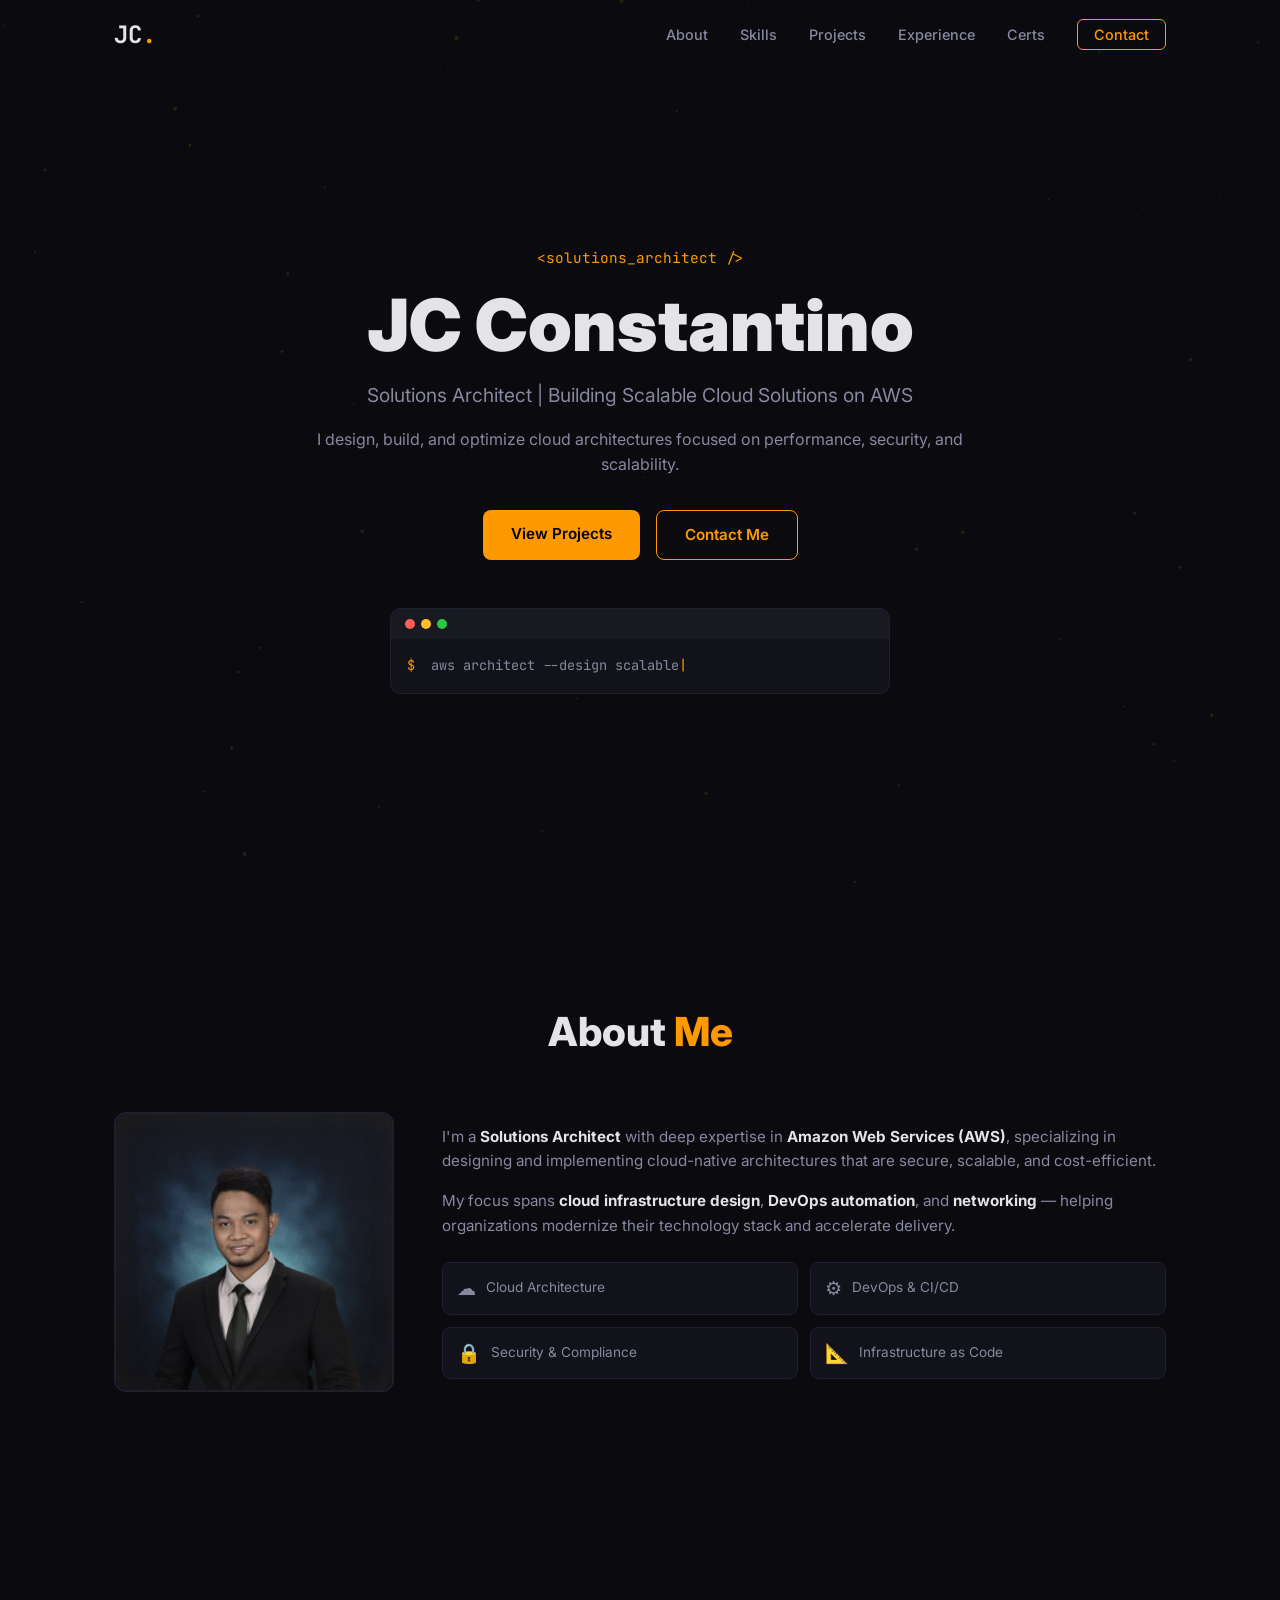
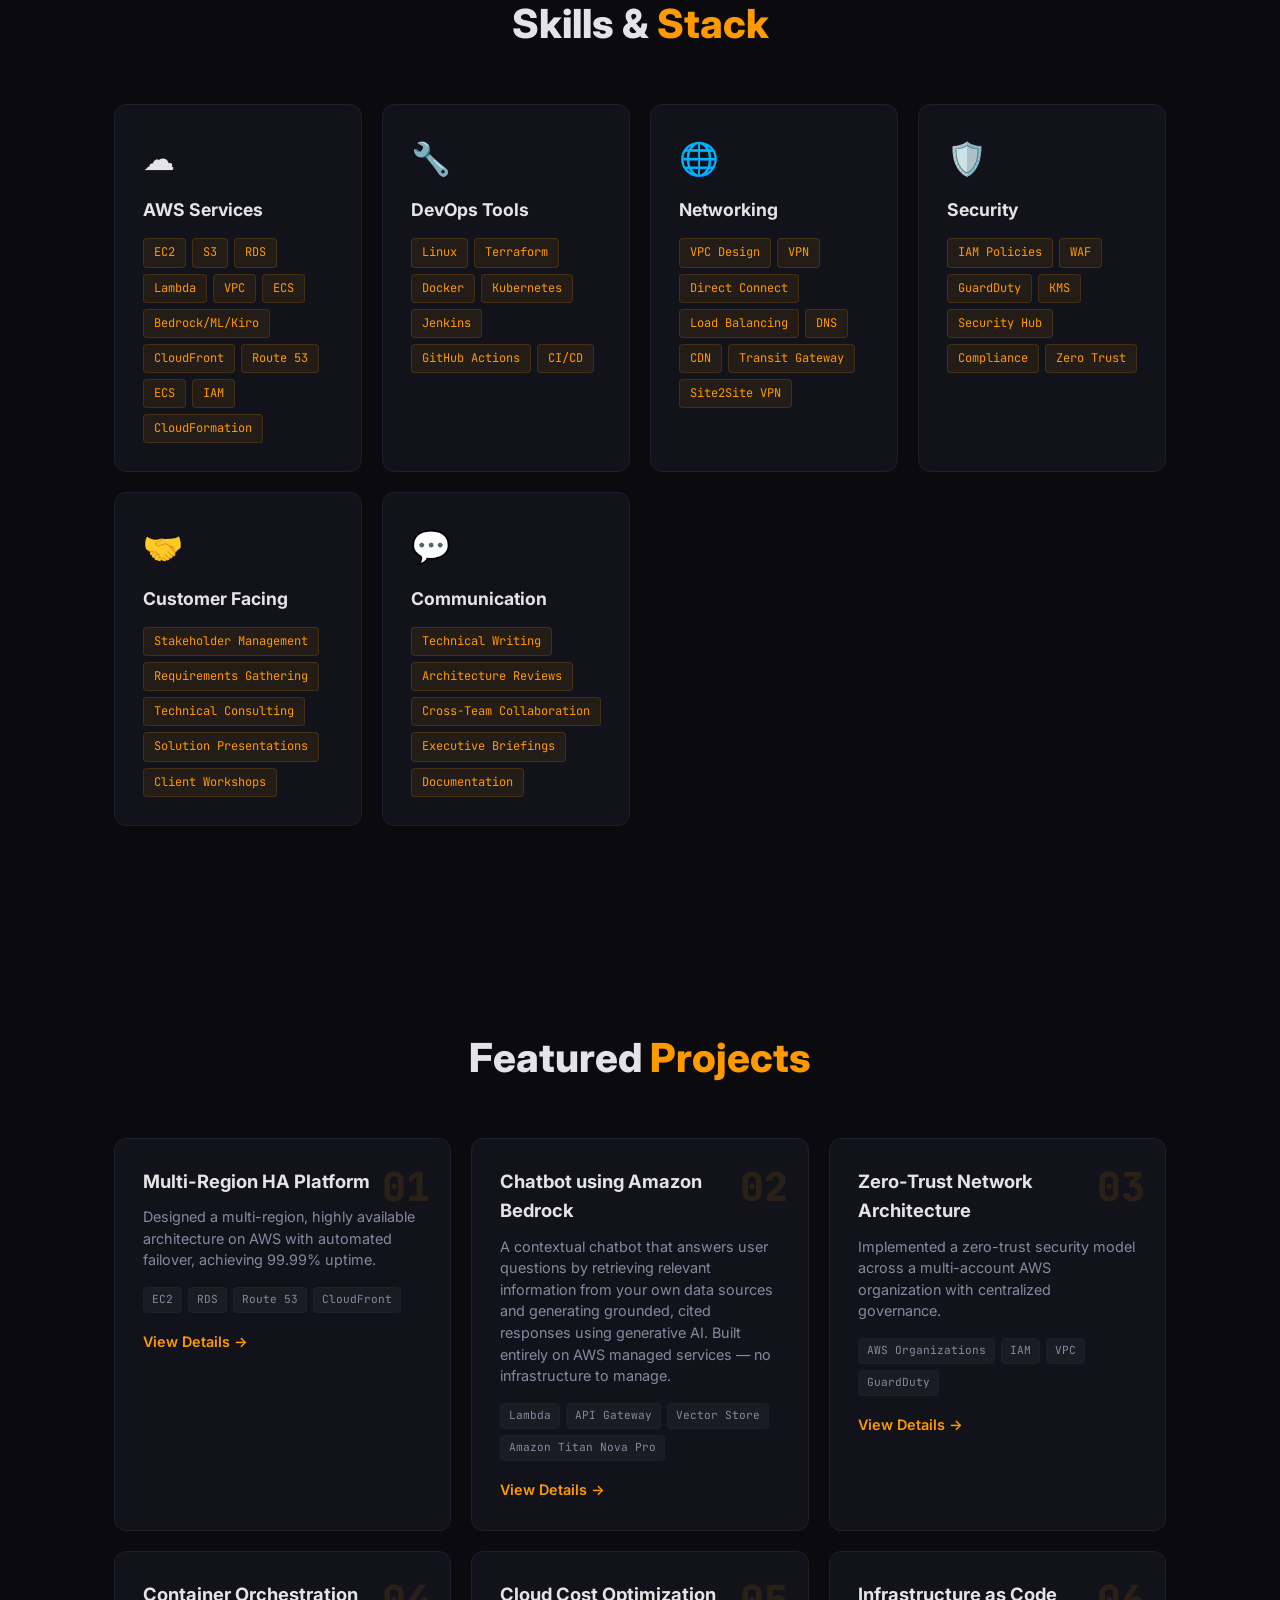
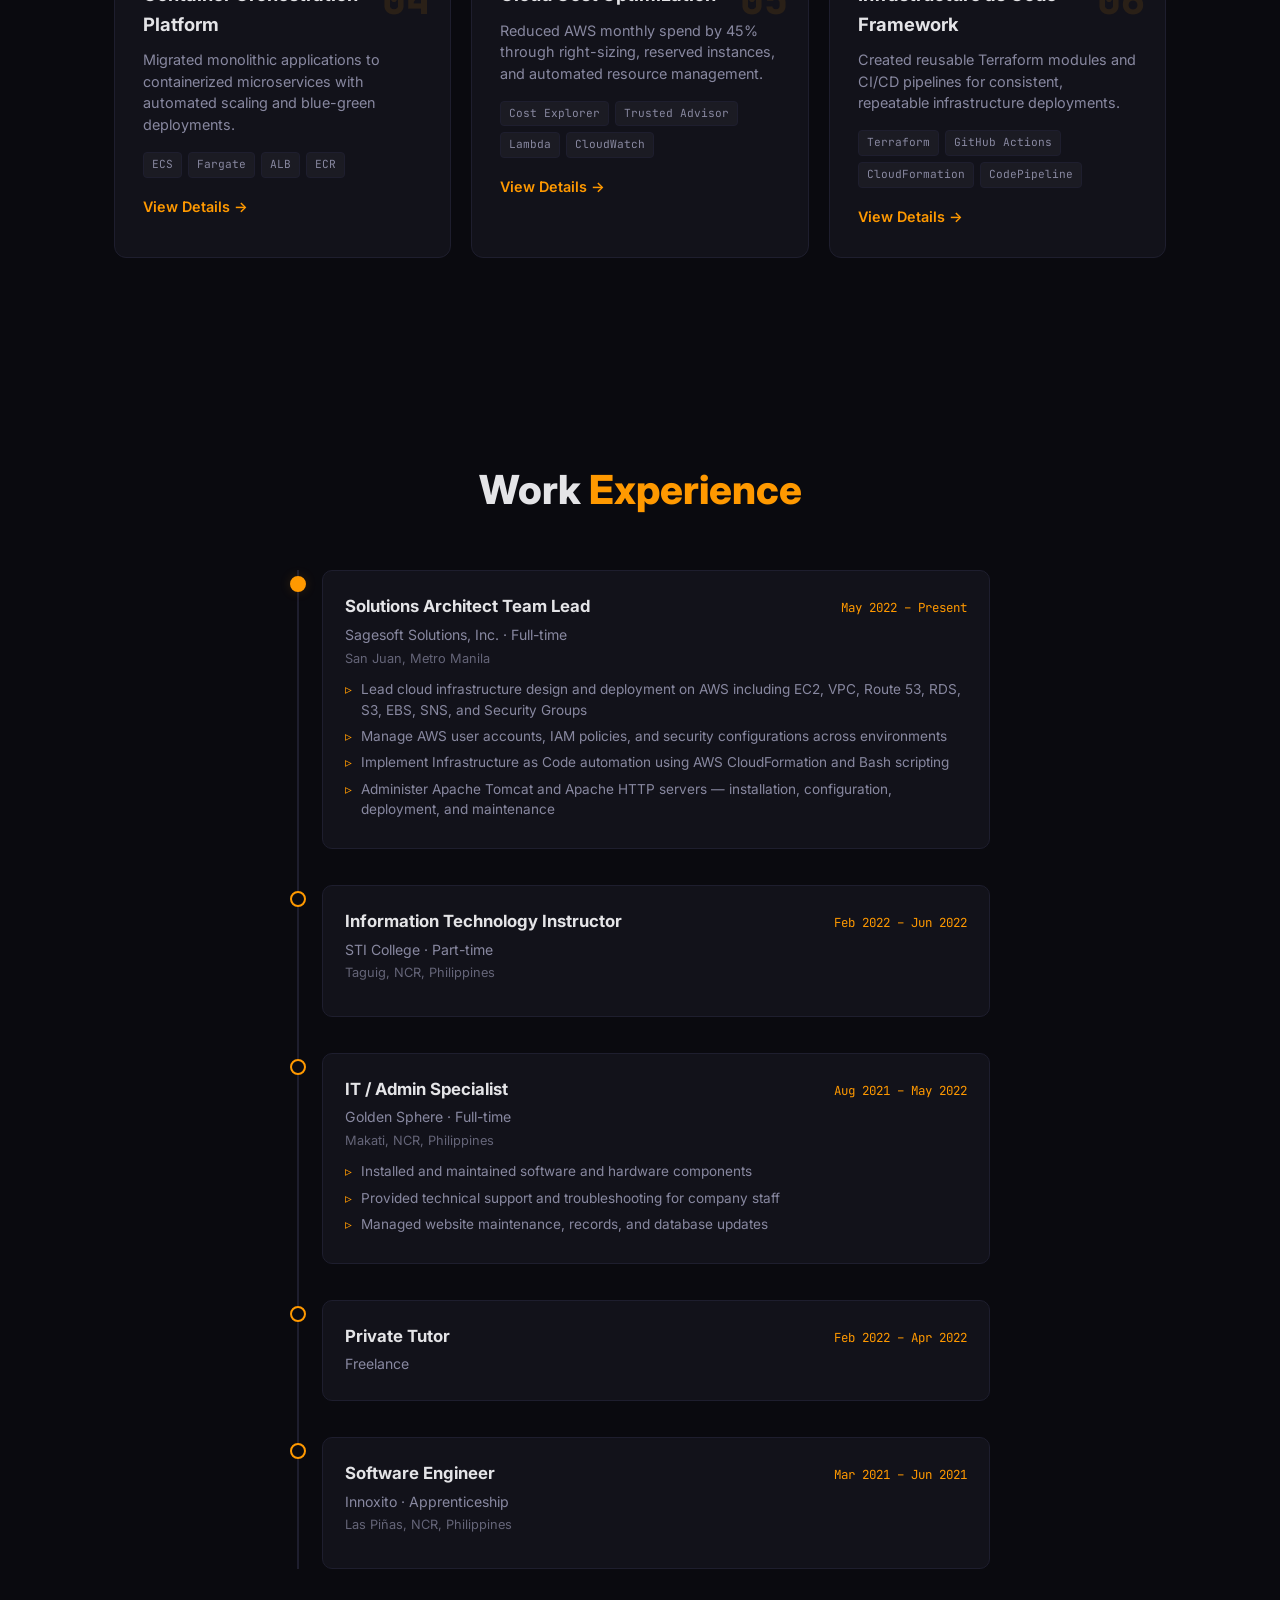
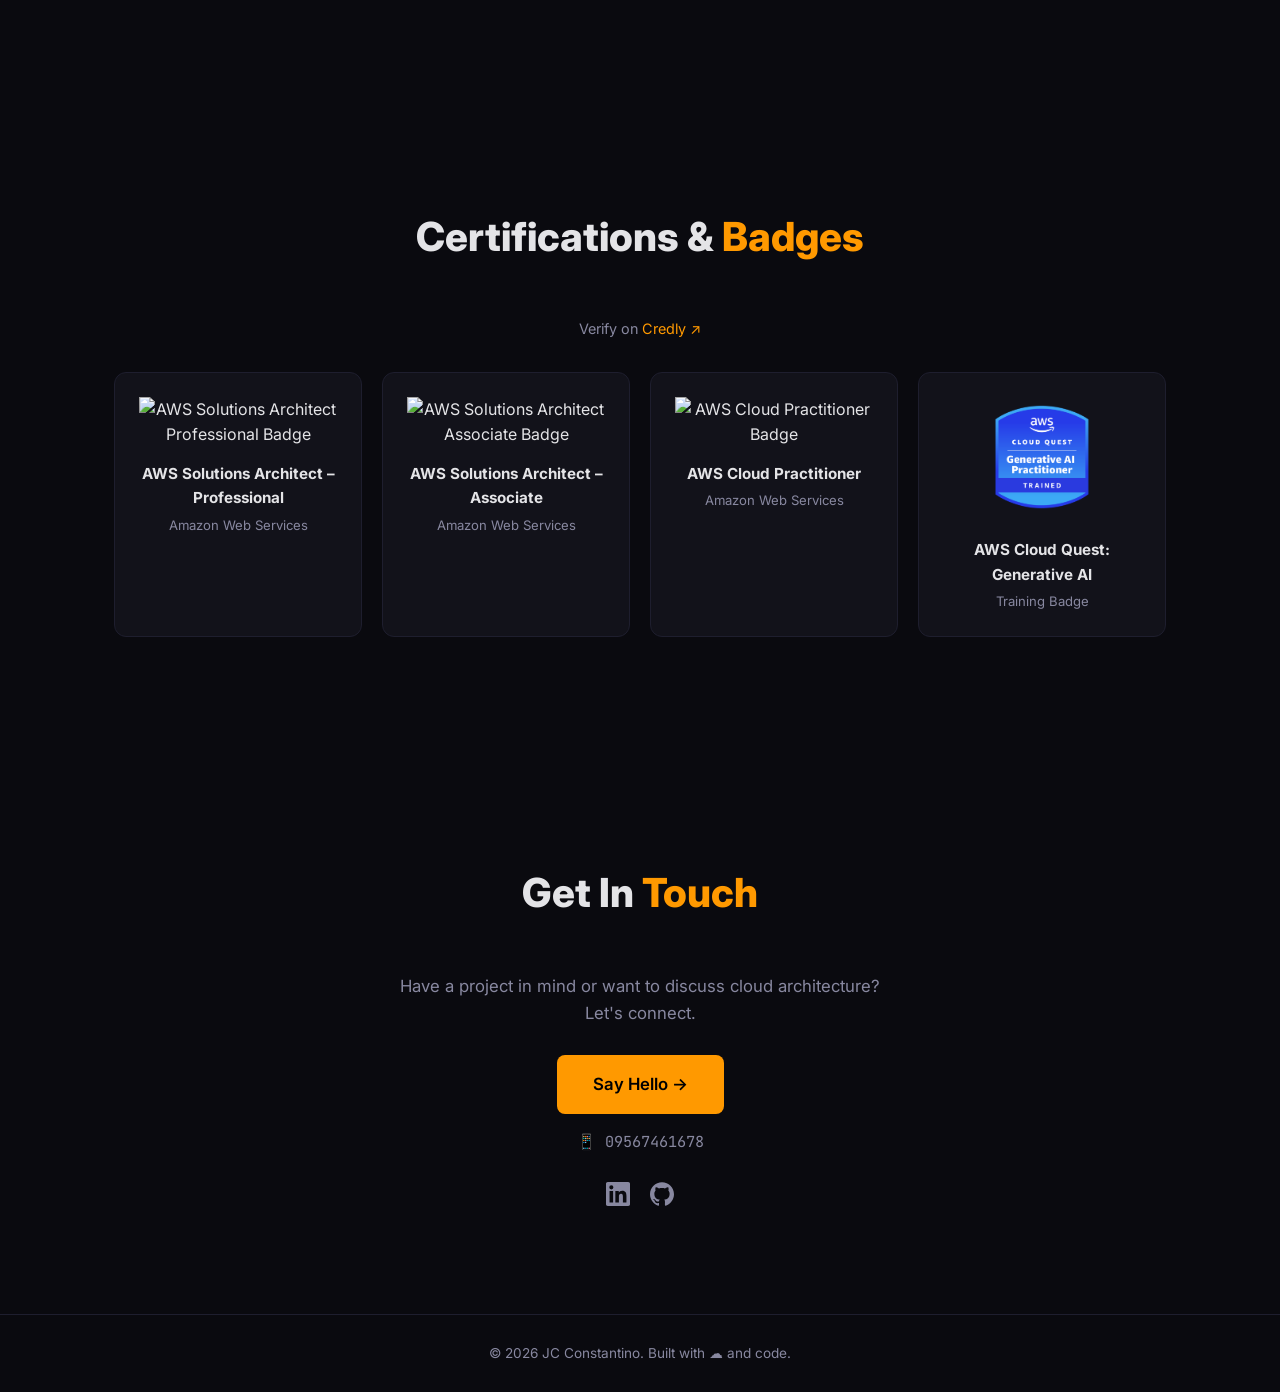
==== index.html @ b8db4c80 "Initial commit: portfolio site" ====
<!DOCTYPE html>
<html lang="en">
<head>
  <meta charset="UTF-8">
  <meta name="viewport" content="width=device-width, initial-scale=1.0">
  <title>JC Constantino | Solutions Architect</title>
  <meta name="description" content="JC Constantino - Solutions Architect specializing in scalable AWS cloud solutions, infrastructure design, and DevOps.">
  <link rel="preconnect" href="https://fonts.googleapis.com">
  <link href="https://fonts.googleapis.com/css2?family=Inter:wght@400;500;600;700;800;900&family=JetBrains+Mono:wght@400;500;700&display=swap" rel="stylesheet">
  <link rel="stylesheet" href="styles.css">
</head>
<body>
  <!-- Animated Background -->
  <canvas id="bg-canvas"></canvas>

  <!-- Navbar -->
  <nav id="navbar">
    <div class="nav-container">
      <a href="#hero" class="nav-logo">JC<span class="accent">.</span></a>
      <button class="nav-toggle" id="nav-toggle" aria-label="Toggle menu">
        <span></span><span></span><span></span>
      </button>
      <ul class="nav-links" id="nav-links">
        <li><a href="#about">About</a></li>
        <li><a href="#skills">Skills</a></li>
        <li><a href="#projects">Projects</a></li>
        <li><a href="#experience">Experience</a></li>
        <li><a href="#certifications">Certs</a></li>
        <li><a href="#contact" class="nav-cta">Contact</a></li>
      </ul>
    </div>
  </nav>

  <!-- Hero -->
  <section id="hero">
    <div class="hero-content">
      <p class="hero-tag">&lt;solutions_architect /&gt;</p>
      <h1 class="hero-title">JC Constantino</h1>
      <p class="hero-subtitle">Solutions Architect | Building Scalable Cloud Solutions on AWS</p>
      <p class="hero-intro">I design, build, and optimize cloud architectures focused on performance, security, and scalability.</p>
      <div class="hero-buttons">
        <a href="#projects" class="btn btn-primary">View Projects</a>
        <a href="#contact" class="btn btn-outline">Contact Me</a>
      </div>
      <div class="hero-terminal">
        <div class="terminal-header"><span></span><span></span><span></span></div>
        <div class="terminal-body">
          <span class="terminal-prompt">$</span>
          <span id="typed-text"></span><span class="cursor">|</span>
        </div>
      </div>
    </div>
  </section>

  <!-- About -->
  <section id="about" class="section">
    <div class="container">
      <h2 class="section-title">About <span class="accent">Me</span></h2>
      <div class="about-grid">
        <div class="about-image">
          <div class="image-frame">
            <img src="Professional Pictures.jpg" alt="JC Constantino" loading="lazy">
          </div>
        </div>
        <div class="about-text">
          <p>I'm a <strong>Solutions Architect</strong> with deep expertise in <strong>Amazon Web Services (AWS)</strong>, specializing in designing and implementing cloud-native architectures that are secure, scalable, and cost-efficient.</p>
          <p>My focus spans <strong>cloud infrastructure design</strong>, <strong>DevOps automation</strong>, and <strong>networking</strong> — helping organizations modernize their technology stack and accelerate delivery.</p>
          <div class="about-stats">
            <div class="stat">
              <span class="stat-icon">☁️</span>
              <span class="stat-label">Cloud Architecture</span>
            </div>
            <div class="stat">
              <span class="stat-icon">⚙️</span>
              <span class="stat-label">DevOps & CI/CD</span>
            </div>
            <div class="stat">
              <span class="stat-icon">🔒</span>
              <span class="stat-label">Security & Compliance</span>
            </div>
            <div class="stat">
              <span class="stat-icon">📐</span>
              <span class="stat-label">Infrastructure as Code</span>
            </div>
          </div>
        </div>
      </div>
    </div>
  </section>

  <!-- Skills -->
  <section id="skills" class="section">
    <div class="container">
      <h2 class="section-title">Skills & <span class="accent">Stack</span></h2>
      <div class="skills-grid">
        <div class="skill-card">
          <div class="skill-icon">☁️</div>
          <h3>AWS Services</h3>
          <div class="skill-tags">
            <span>EC2</span><span>S3</span><span>RDS</span><span>Lambda</span><span>VPC</span><span>ECS</span><span>Bedrock/ML/Kiro</span>
            <span>CloudFront</span><span>Route 53</span><span>ECS</span><span>IAM</span><span>CloudFormation</span>
          </div>
        </div>
        <div class="skill-card">
          <div class="skill-icon">🔧</div>
          <h3>DevOps Tools</h3>
          <div class="skill-tags">
            <span>Linux</span><span>Terraform</span><span>Docker</span><span>Kubernetes</span><span>Jenkins</span>
            <span>GitHub Actions</span><span>CI/CD</span>
          </div>
        </div>
        <div class="skill-card">
          <div class="skill-icon">🌐</div>
          <h3>Networking</h3>
          <div class="skill-tags">
            <span>VPC Design</span><span>VPN</span><span>Direct Connect</span><span>Load Balancing</span>
            <span>DNS</span><span>CDN</span><span>Transit Gateway</span><span>Site2Site VPN</span>
          </div>
        </div>
        <div class="skill-card">
          <div class="skill-icon">🛡️</div>
          <h3>Security</h3>
          <div class="skill-tags">
            <span>IAM Policies</span><span>WAF</span><span>GuardDuty</span><span>KMS</span>
            <span>Security Hub</span><span>Compliance</span><span>Zero Trust</span>
          </div>
        </div>
        <div class="skill-card">
          <div class="skill-icon">🤝</div>
          <h3>Customer Facing</h3>
          <div class="skill-tags">
            <span>Stakeholder Management</span><span>Requirements Gathering</span><span>Technical Consulting</span>
            <span>Solution Presentations</span><span>Client Workshops</span>
          </div>
        </div>
        <div class="skill-card">
          <div class="skill-icon">💬</div>
          <h3>Communication</h3>
          <div class="skill-tags">
            <span>Technical Writing</span><span>Architecture Reviews</span><span>Cross-Team Collaboration</span>
            <span>Executive Briefings</span><span>Documentation</span>
          </div>
        </div>
      </div>
    </div>
  </section>

  <!-- Projects -->
  <section id="projects" class="section">
    <div class="container">
      <h2 class="section-title">Featured <span class="accent">Projects</span></h2>
      <div class="projects-grid">
        <div class="project-card">
          <div class="project-number">01</div>
          <h3>Multi-Region HA Platform</h3>
          <p>Designed a multi-region, highly available architecture on AWS with automated failover, achieving 99.99% uptime.</p>
          <div class="project-stack"><span>EC2</span><span>RDS</span><span>Route 53</span><span>CloudFront</span></div>
          <a href="#" class="project-link">View Details →</a>
        </div>
        <div class="project-card">
          <div class="project-number">02</div>
          <h3>Chatbot using Amazon Bedrock</h3>
          <p>A contextual chatbot that answers user questions by retrieving relevant information from your own data sources and generating grounded, cited responses using generative AI. Built entirely on AWS managed services — no infrastructure to manage.</p>
          <div class="project-stack"><span>Lambda</span><span>API Gateway</span><span>Vector Store</span><span>Amazon Titan Nova Pro</span></div>
          <a href="https://github.com/jcconstantino/aws_chatbot_bedrock/blob/main/README.md" class="project-link">View Details →</a>
        </div>
        <div class="project-card">
          <div class="project-number">03</div>
          <h3>Zero-Trust Network Architecture</h3>
          <p>Implemented a zero-trust security model across a multi-account AWS organization with centralized governance.</p>
          <div class="project-stack"><span>AWS Organizations</span><span>IAM</span><span>VPC</span><span>GuardDuty</span></div>
          <a href="#" class="project-link">View Details →</a>
        </div>
        <div class="project-card">
          <div class="project-number">04</div>
          <h3>Container Orchestration Platform</h3>
          <p>Migrated monolithic applications to containerized microservices with automated scaling and blue-green deployments.</p>
          <div class="project-stack"><span>ECS</span><span>Fargate</span><span>ALB</span><span>ECR</span></div>
          <a href="#" class="project-link">View Details →</a>
        </div>
        <div class="project-card">
          <div class="project-number">05</div>
          <h3>Cloud Cost Optimization</h3>
          <p>Reduced AWS monthly spend by 45% through right-sizing, reserved instances, and automated resource management.</p>
          <div class="project-stack"><span>Cost Explorer</span><span>Trusted Advisor</span><span>Lambda</span><span>CloudWatch</span></div>
          <a href="#" class="project-link">View Details →</a>
        </div>
        <div class="project-card">
          <div class="project-number">06</div>
          <h3>Infrastructure as Code Framework</h3>
          <p>Created reusable Terraform modules and CI/CD pipelines for consistent, repeatable infrastructure deployments.</p>
          <div class="project-stack"><span>Terraform</span><span>GitHub Actions</span><span>CloudFormation</span><span>CodePipeline</span></div>
          <a href="" class="project-link">View Details →</a>
        </div>
      </div>
    </div>
  </section>

  <!-- Experience -->
  <section id="experience" class="section">
    <div class="container">
      <h2 class="section-title">Work <span class="accent">Experience</span></h2>
      <div class="timeline">
        <div class="timeline-item">
          <div class="timeline-dot"></div>
          <div class="timeline-content">
            <div class="timeline-header">
              <h3>Solutions Architect Team Lead</h3>
              <span class="timeline-date">May 2022 – Present</span>
            </div>
            <p class="timeline-company">Sagesoft Solutions, Inc. · Full-time</p>
            <p class="timeline-location">San Juan, Metro Manila</p>
            <ul class="timeline-details">
              <li>Lead cloud infrastructure design and deployment on AWS including EC2, VPC, Route 53, RDS, S3, EBS, SNS, and Security Groups</li>
              <li>Manage AWS user accounts, IAM policies, and security configurations across environments</li>
              <li>Implement Infrastructure as Code automation using AWS CloudFormation and Bash scripting</li>
              <li>Administer Apache Tomcat and Apache HTTP servers — installation, configuration, deployment, and maintenance</li>
            </ul>
          </div>
        </div>
        <div class="timeline-item">
          <div class="timeline-dot"></div>
          <div class="timeline-content">
            <div class="timeline-header">
              <h3>Information Technology Instructor</h3>
              <span class="timeline-date">Feb 2022 – Jun 2022</span>
            </div>
            <p class="timeline-company">STI College · Part-time</p>
            <p class="timeline-location">Taguig, NCR, Philippines</p>
          </div>
        </div>
        <div class="timeline-item">
          <div class="timeline-dot"></div>
          <div class="timeline-content">
            <div class="timeline-header">
              <h3>IT / Admin Specialist</h3>
              <span class="timeline-date">Aug 2021 – May 2022</span>
            </div>
            <p class="timeline-company">Golden Sphere · Full-time</p>
            <p class="timeline-location">Makati, NCR, Philippines</p>
            <ul class="timeline-details">
              <li>Installed and maintained software and hardware components</li>
              <li>Provided technical support and troubleshooting for company staff</li>
              <li>Managed website maintenance, records, and database updates</li>
            </ul>
          </div>
        </div>
        <div class="timeline-item">
          <div class="timeline-dot"></div>
          <div class="timeline-content">
            <div class="timeline-header">
              <h3>Private Tutor</h3>
              <span class="timeline-date">Feb 2022 – Apr 2022</span>
            </div>
            <p class="timeline-company">Freelance</p>
          </div>
        </div>
        <div class="timeline-item">
          <div class="timeline-dot"></div>
          <div class="timeline-content">
            <div class="timeline-header">
              <h3>Software Engineer</h3>
              <span class="timeline-date">Mar 2021 – Jun 2021</span>
            </div>
            <p class="timeline-company">Innoxito · Apprenticeship</p>
            <p class="timeline-location">Las Piñas, NCR, Philippines</p>
          </div>
        </div>
      </div>
    </div>
  </section>

  <!-- Certifications -->
  <section id="certifications" class="section">
    <div class="container">
      <h2 class="section-title">Certifications & <span class="accent">Badges</span></h2>
      <p class="certs-note">Verify on <a href="https://www.credly.com/users/john-chris-constantino" target="_blank" rel="noopener">Credly ↗</a></p>
      <div class="certs-grid">
        <div class="cert-card">
          <img class="cert-badge" src="https://images.credly.com/size/340x340/images/2d84e428-9078-49b6-a804-13c15383d0de/image.png" alt="AWS Solutions Architect Professional Badge">
          <h3>AWS Solutions Architect – Professional</h3>
          <p>Amazon Web Services</p>
        </div>
        <div class="cert-card">
          <img class="cert-badge" src="https://images.credly.com/size/340x340/images/0e284c3f-5164-4b21-8660-0d84737941bc/image.png" alt="AWS Solutions Architect Associate Badge">
          <h3>AWS Solutions Architect – Associate</h3>
          <p>Amazon Web Services</p>
        </div>
        <div class="cert-card">
          <img class="cert-badge" src="https://images.credly.com/size/340x340/images/00634f82-b07f-4bbd-a6bb-53de397fc3a6/image.png" alt="AWS Cloud Practitioner Badge">
          <h3>AWS Cloud Practitioner</h3>
          <p>Amazon Web Services</p>
        </div>
      
        <div class="cert-card">
          <img class="cert-badge" src="cloudquest.png" alt="AWS Cloud Quest Generative AI Badge">
          <h3>AWS Cloud Quest: Generative AI</h3>
          <p>Training Badge</p>
        </div>
      </div>
    </div>
  </section>

  <!-- Contact -->
  <section id="contact" class="section">
    <div class="container">
      <h2 class="section-title">Get In <span class="accent">Touch</span></h2>
      <div class="contact-content">
        <p class="contact-text">Have a project in mind or want to discuss cloud architecture? Let's connect.</p>
        <a href="mailto:constantinojohnchris@gmail.com" class="btn btn-primary btn-lg">Say Hello →</a>
        <p class="contact-phone">📱 09567461678</p>
        <div class="contact-links">
          <a href="https://www.linkedin.com/in/john-chris-constantino-086a881ab/" target="_blank" rel="noopener" aria-label="LinkedIn">
            <svg width="24" height="24" viewBox="0 0 24 24" fill="currentColor"><path d="M20.447 20.452h-3.554v-5.569c0-1.328-.027-3.037-1.852-3.037-1.853 0-2.136 1.445-2.136 2.939v5.667H9.351V9h3.414v1.561h.046c.477-.9 1.637-1.85 3.37-1.85 3.601 0 4.267 2.37 4.267 5.455v6.286zM5.337 7.433a2.062 2.062 0 01-2.063-2.065 2.064 2.064 0 112.063 2.065zm1.782 13.019H3.555V9h3.564v11.452zM22.225 0H1.771C.792 0 0 .774 0 1.729v20.542C0 23.227.792 24 1.771 24h20.451C23.2 24 24 23.227 24 22.271V1.729C24 .774 23.2 0 22.222 0h.003z"/></svg>
          </a>
          <a href="https://github.com/jcconstantino" target="_blank" rel="noopener" aria-label="GitHub">
            <svg width="24" height="24" viewBox="0 0 24 24" fill="currentColor"><path d="M12 .297c-6.63 0-12 5.373-12 12 0 5.303 3.438 9.8 8.205 11.385.6.113.82-.258.82-.577 0-.285-.01-1.04-.015-2.04-3.338.724-4.042-1.61-4.042-1.61C4.422 18.07 3.633 17.7 3.633 17.7c-1.087-.744.084-.729.084-.729 1.205.084 1.838 1.236 1.838 1.236 1.07 1.835 2.809 1.305 3.495.998.108-.776.417-1.305.76-1.605-2.665-.3-5.466-1.332-5.466-5.93 0-1.31.465-2.38 1.235-3.22-.135-.303-.54-1.523.105-3.176 0 0 1.005-.322 3.3 1.23.96-.267 1.98-.399 3-.405 1.02.006 2.04.138 3 .405 2.28-1.552 3.285-1.23 3.285-1.23.645 1.653.24 2.873.12 3.176.765.84 1.23 1.91 1.23 3.22 0 4.61-2.805 5.625-5.475 5.92.42.36.81 1.096.81 2.22 0 1.606-.015 2.896-.015 3.286 0 .315.21.69.825.57C20.565 22.092 24 17.592 24 12.297c0-6.627-5.373-12-12-12"/></svg>
          </a>
        </div>
      </div>
    </div>
  </section>

  <!-- Footer -->
  <footer>
    <div class="container">
      <p>© 2026 JC Constantino. Built with ☁️ and code.</p>
    </div>
  </footer>

  <script src="script.js"></script>
</body>
</html>
---- styles.css ----
/* === Base === */
*, *::before, *::after { margin: 0; padding: 0; box-sizing: border-box; }

:root {
  --bg: #0a0a0f;
  --bg-card: #12121a;
  --bg-card-hover: #1a1a25;
  --accent: #FF9900;
  --accent-glow: rgba(255, 153, 0, 0.15);
  --text: #e4e4e7;
  --text-muted: #8888a0;
  --border: #1e1e2e;
  --font: 'Inter', system-ui, sans-serif;
  --mono: 'JetBrains Mono', monospace;
}

html { scroll-behavior: smooth; scroll-padding-top: 80px; }

body {
  font-family: var(--font);
  background: var(--bg);
  color: var(--text);
  line-height: 1.6;
  overflow-x: hidden;
}

#bg-canvas {
  position: fixed;
  inset: 0;
  z-index: 0;
  pointer-events: none;
}

.container { max-width: 1100px; margin: 0 auto; padding: 0 24px; }
.accent { color: var(--accent); }
.section { position: relative; z-index: 1; padding: 100px 0; }

.section-title {
  font-size: clamp(1.8rem, 4vw, 2.5rem);
  font-weight: 800;
  margin-bottom: 48px;
  text-align: center;
}

.btn {
  display: inline-block;
  padding: 12px 28px;
  border-radius: 8px;
  font-weight: 600;
  font-size: 0.95rem;
  text-decoration: none;
  transition: all 0.3s;
  cursor: pointer;
  border: none;
}

.btn-primary {
  background: var(--accent);
  color: #000;
}

.btn-primary:hover {
  background: #e68a00;
  box-shadow: 0 0 30px var(--accent-glow);
  transform: translateY(-2px);
}

.btn-outline {
  border: 1.5px solid var(--accent);
  color: var(--accent);
  background: transparent;
}

.btn-outline:hover {
  background: var(--accent-glow);
  transform: translateY(-2px);
}

.btn-lg { padding: 16px 36px; font-size: 1.05rem; }

/* === Navbar === */
#navbar {
  position: fixed;
  top: 0;
  left: 0;
  right: 0;
  z-index: 100;
  padding: 16px 0;
  transition: all 0.3s;
}

#navbar.scrolled {
  background: rgba(10, 10, 15, 0.9);
  backdrop-filter: blur(12px);
  border-bottom: 1px solid var(--border);
  padding: 10px 0;
}

.nav-container {
  max-width: 1100px;
  margin: 0 auto;
  padding: 0 24px;
  display: flex;
  align-items: center;
  justify-content: space-between;
}

.nav-logo {
  font-family: var(--mono);
  font-size: 1.5rem;
  font-weight: 700;
  color: var(--text);
  text-decoration: none;
}

.nav-links {
  display: flex;
  list-style: none;
  gap: 32px;
  align-items: center;
}

.nav-links a {
  color: var(--text-muted);
  text-decoration: none;
  font-size: 0.9rem;
  font-weight: 500;
  transition: color 0.3s;
}

.nav-links a:hover { color: var(--accent); }

.nav-cta {
  color: var(--accent) !important;
  border: 1px solid var(--accent);
  padding: 6px 16px;
  border-radius: 6px;
}

.nav-cta:hover { background: var(--accent-glow); }

.nav-toggle {
  display: none;
  flex-direction: column;
  gap: 5px;
  background: none;
  border: none;
  cursor: pointer;
  padding: 4px;
}

.nav-toggle span {
  width: 24px;
  height: 2px;
  background: var(--text);
  transition: all 0.3s;
}

/* === Hero === */
#hero {
  position: relative;
  z-index: 1;
  min-height: 100vh;
  display: flex;
  align-items: center;
  justify-content: center;
  text-align: center;
  padding: 120px 24px 80px;
}

.hero-content { max-width: 720px; }

.hero-tag {
  font-family: var(--mono);
  color: var(--accent);
  font-size: 0.9rem;
  margin-bottom: 16px;
  opacity: 0;
  animation: fadeUp 0.6s 0.2s forwards;
}

.hero-title {
  font-size: clamp(2.5rem, 8vw, 4.5rem);
  font-weight: 900;
  line-height: 1.1;
  margin-bottom: 16px;
  opacity: 0;
  animation: fadeUp 0.6s 0.4s forwards;
}

.hero-subtitle {
  font-size: clamp(1rem, 2.5vw, 1.2rem);
  color: var(--text-muted);
  margin-bottom: 16px;
  opacity: 0;
  animation: fadeUp 0.6s 0.6s forwards;
}

.hero-intro {
  font-size: 1rem;
  color: var(--text-muted);
  margin-bottom: 32px;
  opacity: 0;
  animation: fadeUp 0.6s 0.8s forwards;
}

.hero-buttons {
  display: flex;
  gap: 16px;
  justify-content: center;
  flex-wrap: wrap;
  margin-bottom: 48px;
  opacity: 0;
  animation: fadeUp 0.6s 1s forwards;
}

.hero-terminal {
  background: var(--bg-card);
  border: 1px solid var(--border);
  border-radius: 10px;
  overflow: hidden;
  text-align: left;
  max-width: 500px;
  margin: 0 auto;
  opacity: 0;
  animation: fadeUp 0.6s 1.2s forwards;
}

.terminal-header {
  display: flex;
  gap: 6px;
  padding: 10px 14px;
  background: rgba(255,255,255,0.03);
}

.terminal-header span {
  width: 10px;
  height: 10px;
  border-radius: 50%;
}

.terminal-header span:nth-child(1) { background: #ff5f57; }
.terminal-header span:nth-child(2) { background: #febc2e; }
.terminal-header span:nth-child(3) { background: #28c840; }

.terminal-body {
  padding: 16px;
  font-family: var(--mono);
  font-size: 0.85rem;
  color: var(--text-muted);
  min-height: 28px;
}

.terminal-prompt { color: var(--accent); margin-right: 8px; }

.cursor {
  color: var(--accent);
  animation: blink 1s step-end infinite;
}

@keyframes blink { 50% { opacity: 0; } }
@keyframes fadeUp {
  from { opacity: 0; transform: translateY(20px); }
  to { opacity: 1; transform: translateY(0); }
}

/* === About === */
.about-grid {
  display: grid;
  grid-template-columns: 280px 1fr;
  gap: 48px;
  align-items: center;
}

.image-frame {
  border-radius: 12px;
  overflow: hidden;
  border: 2px solid var(--border);
  position: relative;
}

.image-frame::after {
  content: '';
  position: absolute;
  inset: 0;
  border-radius: 12px;
  box-shadow: inset 0 0 30px rgba(255, 153, 0, 0.05);
}

.image-frame img {
  width: 100%;
  display: block;
  filter: grayscale(20%);
  transition: filter 0.3s;
}

.image-frame:hover img { filter: grayscale(0%); }

.about-text p {
  color: var(--text-muted);
  margin-bottom: 16px;
  font-size: 0.95rem;
}

.about-text strong { color: var(--text); }

.about-stats {
  display: grid;
  grid-template-columns: 1fr 1fr;
  gap: 12px;
  margin-top: 24px;
}

.stat {
  display: flex;
  align-items: center;
  gap: 10px;
  padding: 10px 14px;
  background: var(--bg-card);
  border: 1px solid var(--border);
  border-radius: 8px;
  font-size: 0.85rem;
  color: var(--text-muted);
}

.stat-icon { font-size: 1.2rem; }

/* === Skills === */
.skills-grid {
  display: grid;
  grid-template-columns: repeat(auto-fit, minmax(240px, 1fr));
  gap: 20px;
}

.skill-card {
  background: var(--bg-card);
  border: 1px solid var(--border);
  border-radius: 12px;
  padding: 28px;
  transition: all 0.3s;
}

.skill-card:hover {
  border-color: var(--accent);
  background: var(--bg-card-hover);
  transform: translateY(-4px);
  box-shadow: 0 8px 30px rgba(255, 153, 0, 0.08);
}

.skill-icon { font-size: 2rem; margin-bottom: 12px; }

.skill-card h3 {
  font-size: 1.1rem;
  margin-bottom: 14px;
  font-weight: 700;
}

.skill-tags {
  display: flex;
  flex-wrap: wrap;
  gap: 6px;
}

.skill-tags span {
  font-family: var(--mono);
  font-size: 0.75rem;
  padding: 4px 10px;
  background: rgba(255, 153, 0, 0.08);
  border: 1px solid rgba(255, 153, 0, 0.15);
  border-radius: 4px;
  color: var(--accent);
}

/* === Projects === */
.projects-grid {
  display: grid;
  grid-template-columns: repeat(auto-fit, minmax(320px, 1fr));
  gap: 20px;
}

.project-card {
  background: var(--bg-card);
  border: 1px solid var(--border);
  border-radius: 12px;
  padding: 28px;
  transition: all 0.3s;
  position: relative;
}

.project-card:hover {
  border-color: var(--accent);
  background: var(--bg-card-hover);
  transform: translateY(-4px);
  box-shadow: 0 8px 30px rgba(255, 153, 0, 0.08);
}

.project-number {
  font-family: var(--mono);
  font-size: 2.5rem;
  font-weight: 800;
  color: rgba(255, 153, 0, 0.1);
  position: absolute;
  top: 16px;
  right: 20px;
}

.project-card h3 {
  font-size: 1.15rem;
  font-weight: 700;
  margin-bottom: 10px;
}

.project-card p {
  color: var(--text-muted);
  font-size: 0.9rem;
  margin-bottom: 16px;
  line-height: 1.5;
}

.project-stack {
  display: flex;
  flex-wrap: wrap;
  gap: 6px;
  margin-bottom: 16px;
}

.project-stack span {
  font-family: var(--mono);
  font-size: 0.7rem;
  padding: 3px 8px;
  background: rgba(255, 255, 255, 0.04);
  border: 1px solid var(--border);
  border-radius: 4px;
  color: var(--text-muted);
}

.project-link {
  color: var(--accent);
  text-decoration: none;
  font-size: 0.9rem;
  font-weight: 600;
  transition: gap 0.3s;
  display: inline-flex;
  align-items: center;
}

.project-link:hover { text-decoration: underline; }

/* === Experience === */
.experience-grid {
  display: grid;
  grid-template-columns: repeat(auto-fit, minmax(240px, 1fr));
  gap: 20px;
}

.exp-card {
  background: var(--bg-card);
  border: 1px solid var(--border);
  border-radius: 12px;
  padding: 28px;
  text-align: center;
  transition: all 0.3s;
}

.exp-card:hover {
  border-color: var(--accent);
  transform: translateY(-4px);
  box-shadow: 0 8px 30px rgba(255, 153, 0, 0.08);
}

.exp-icon { font-size: 2.5rem; margin-bottom: 14px; }

.exp-card h3 {
  font-size: 1.05rem;
  font-weight: 700;
  margin-bottom: 10px;
}

.exp-card p {
  color: var(--text-muted);
  font-size: 0.88rem;
}

/* === Experience Timeline === */
.timeline {
  position: relative;
  max-width: 700px;
  margin: 0 auto;
  padding-left: 32px;
}

.timeline::before {
  content: '';
  position: absolute;
  left: 7px;
  top: 0;
  bottom: 0;
  width: 2px;
  background: var(--border);
}

.timeline-item {
  position: relative;
  margin-bottom: 36px;
}

.timeline-dot {
  position: absolute;
  left: -32px;
  top: 6px;
  width: 16px;
  height: 16px;
  border-radius: 50%;
  background: var(--bg);
  border: 2px solid var(--accent);
  z-index: 1;
}

.timeline-item:first-child .timeline-dot {
  background: var(--accent);
  box-shadow: 0 0 12px var(--accent-glow);
}

.timeline-content {
  background: var(--bg-card);
  border: 1px solid var(--border);
  border-radius: 10px;
  padding: 22px;
  transition: all 0.3s;
}

.timeline-content:hover {
  border-color: var(--accent);
  transform: translateX(4px);
}

.timeline-header {
  display: flex;
  justify-content: space-between;
  align-items: baseline;
  flex-wrap: wrap;
  gap: 8px;
  margin-bottom: 4px;
}

.timeline-header h3 { font-size: 1.05rem; font-weight: 700; }

.timeline-date {
  font-family: var(--mono);
  font-size: 0.78rem;
  color: var(--accent);
  white-space: nowrap;
}

.timeline-company {
  font-size: 0.88rem;
  color: var(--text-muted);
  margin-bottom: 2px;
}

.timeline-location {
  font-size: 0.8rem;
  color: var(--text-muted);
  opacity: 0.7;
  margin-bottom: 10px;
}

.timeline-details {
  list-style: none;
  padding: 0;
  margin-top: 8px;
}

.timeline-details li {
  position: relative;
  padding-left: 16px;
  font-size: 0.85rem;
  color: var(--text-muted);
  margin-bottom: 6px;
  line-height: 1.5;
}

.timeline-details li::before {
  content: '▹';
  position: absolute;
  left: 0;
  color: var(--accent);
}

/* === Certifications === */
.certs-note {
  text-align: center;
  color: var(--text-muted);
  font-size: 0.9rem;
  margin-bottom: 32px;
}

.certs-note a {
  color: var(--accent);
  text-decoration: none;
}

.certs-note a:hover { text-decoration: underline; }

.certs-grid {
  display: grid;
  grid-template-columns: repeat(auto-fit, minmax(200px, 1fr));
  gap: 20px;
  margin-bottom: 24px;
}

.cert-card {
  background: var(--bg-card);
  border: 1px solid var(--border);
  border-radius: 12px;
  padding: 24px;
  text-align: center;
  transition: all 0.3s;
}

.cert-card:hover {
  border-color: var(--accent);
  transform: translateY(-4px);
  box-shadow: 0 8px 30px rgba(255, 153, 0, 0.08);
}

.cert-icon { font-size: 2.5rem; margin-bottom: 12px; }
.cert-badge {
  width: 120px;
  height: 120px;
  object-fit: contain;
  margin-bottom: 14px;
}
.cert-card h3 { font-size: 0.95rem; font-weight: 700; margin-bottom: 4px; }
.cert-card p { font-size: 0.82rem; color: var(--text-muted); }

.certs-placeholder {
  text-align: center;
  color: var(--text-muted);
  font-size: 0.85rem;
  font-style: italic;
  opacity: 0.6;
}

/* === Contact === */
.contact-content { text-align: center; max-width: 500px; margin: 0 auto; }

.contact-text {
  color: var(--text-muted);
  font-size: 1.05rem;
  margin-bottom: 28px;
}

.contact-phone {
  color: var(--text-muted);
  font-family: var(--mono);
  font-size: 0.95rem;
  margin-top: 16px;
  margin-bottom: 0;
}

.contact-links {
  display: flex;
  justify-content: center;
  gap: 20px;
  margin-top: 28px;
}

.contact-links a {
  color: var(--text-muted);
  transition: color 0.3s, transform 0.3s;
}

.contact-links a:hover {
  color: var(--accent);
  transform: translateY(-2px);
}

/* === Footer === */
footer {
  position: relative;
  z-index: 1;
  text-align: center;
  padding: 28px 0;
  border-top: 1px solid var(--border);
  color: var(--text-muted);
  font-size: 0.85rem;
}

/* === Fade-in on scroll === */
.fade-in {
  opacity: 0;
  transform: translateY(24px);
  transition: opacity 0.6s, transform 0.6s;
}

.fade-in.visible {
  opacity: 1;
  transform: translateY(0);
}

/* === Responsive === */
@media (max-width: 768px) {
  .nav-toggle { display: flex; }

  .nav-links {
    position: fixed;
    top: 0;
    right: -100%;
    width: 70%;
    max-width: 300px;
    height: 100vh;
    background: var(--bg-card);
    flex-direction: column;
    padding: 80px 32px 32px;
    gap: 24px;
    transition: right 0.3s;
    border-left: 1px solid var(--border);
  }

  .nav-links.open { right: 0; }

  .about-grid {
    grid-template-columns: 1fr;
    text-align: center;
  }

  .about-image { max-width: 220px; margin: 0 auto; }
  .about-stats { grid-template-columns: 1fr; }
  .projects-grid { grid-template-columns: 1fr; }
}
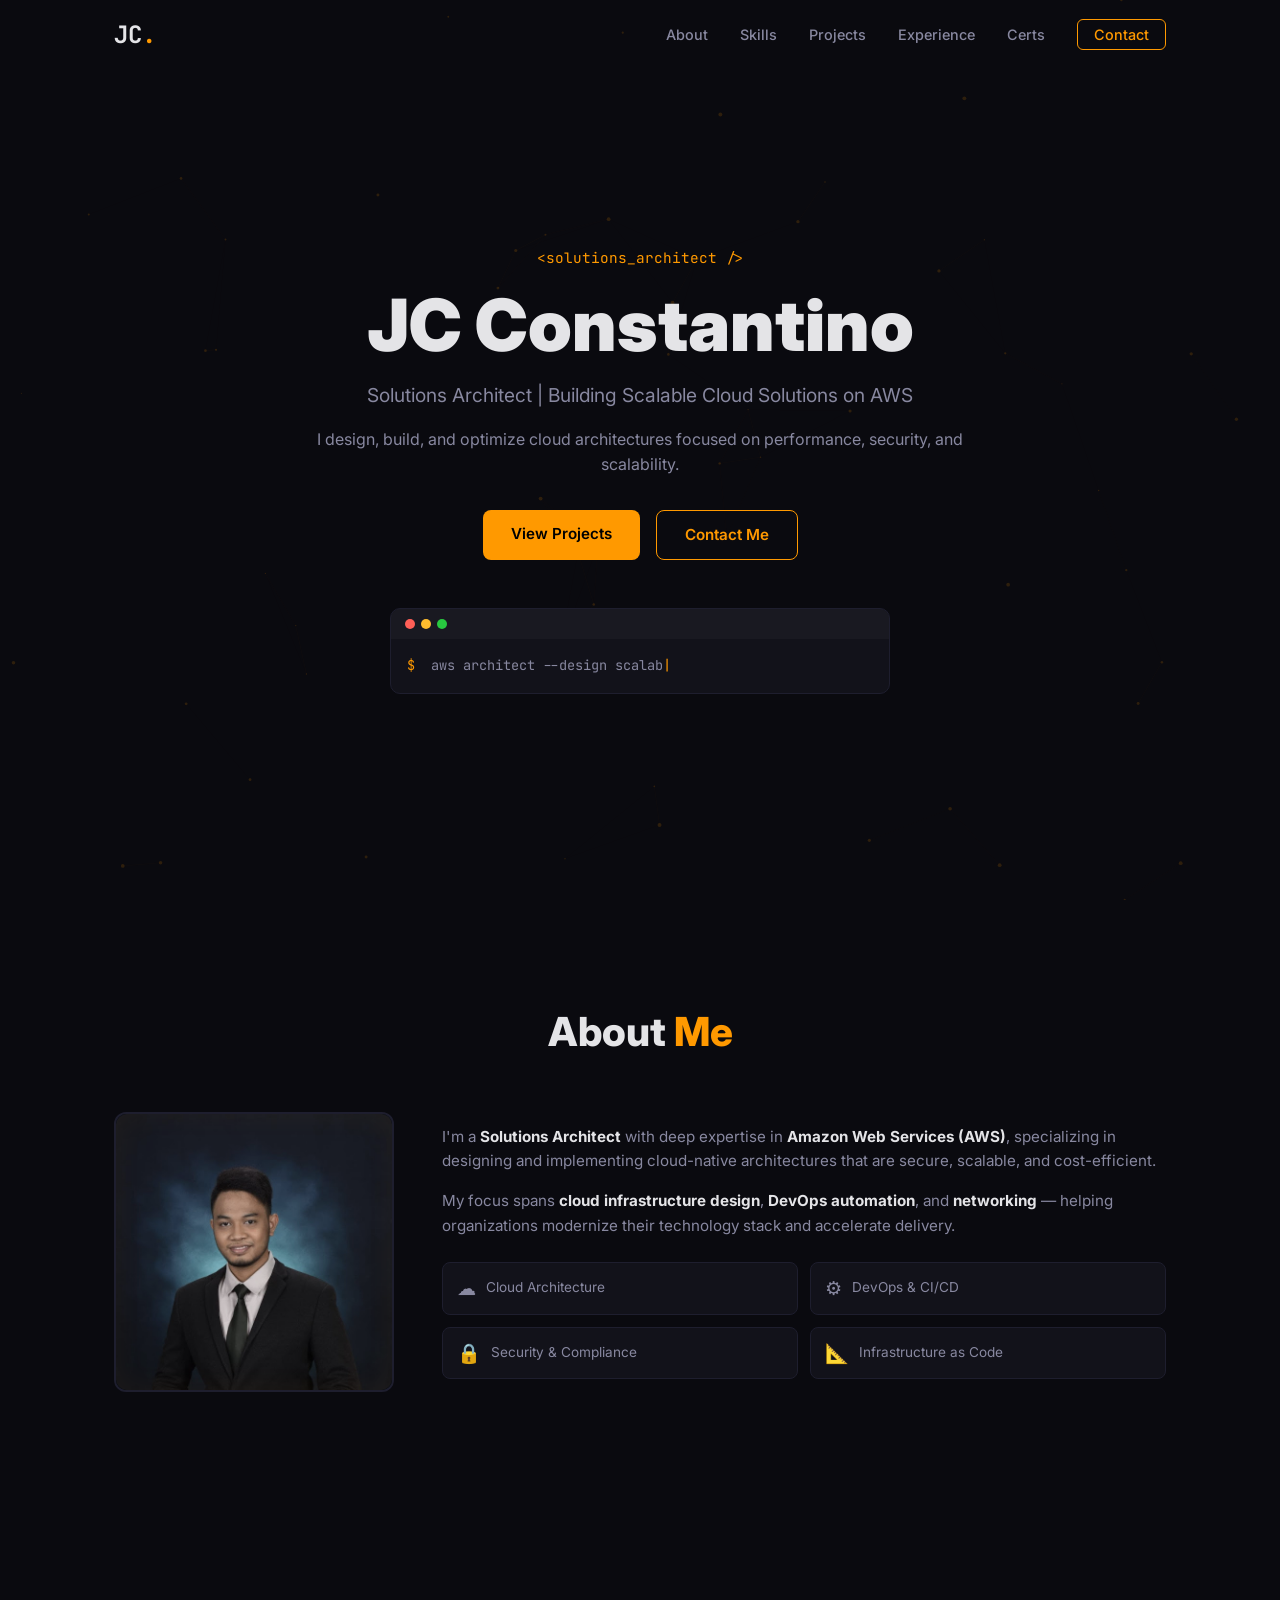
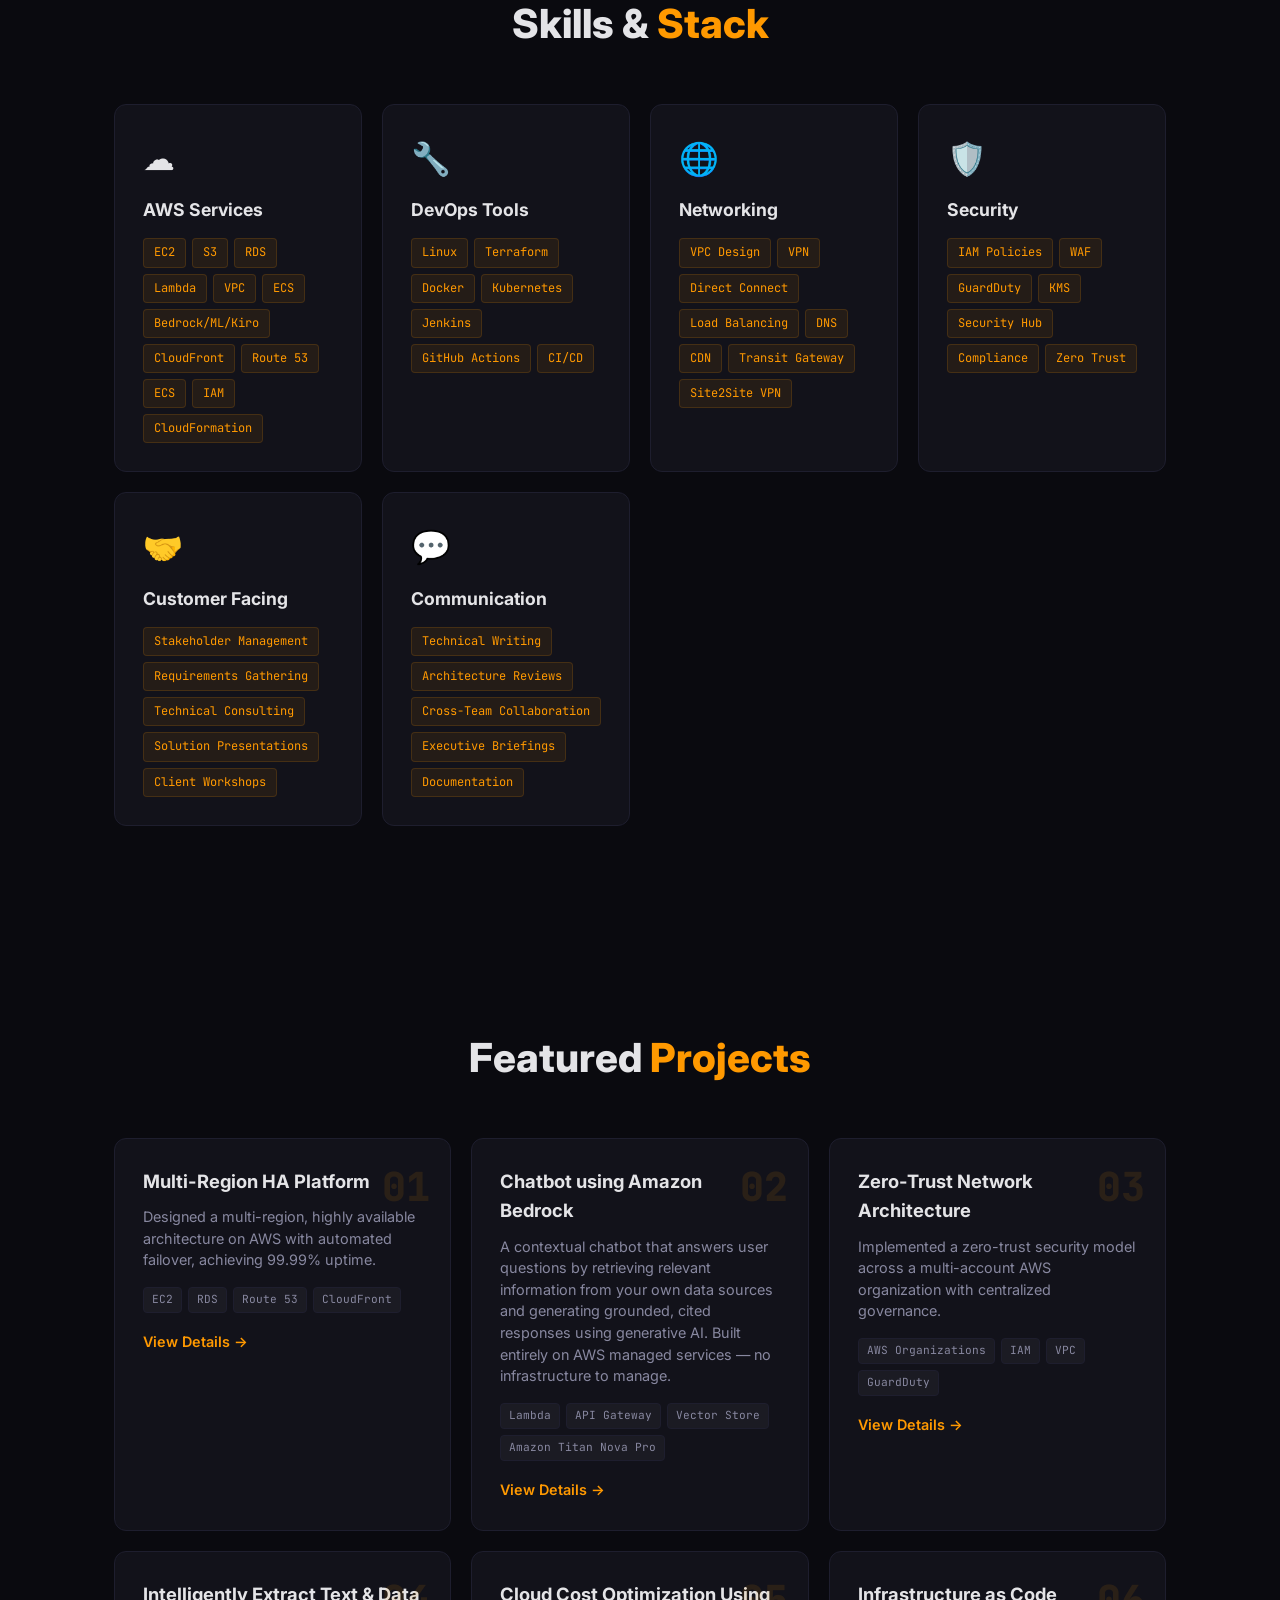
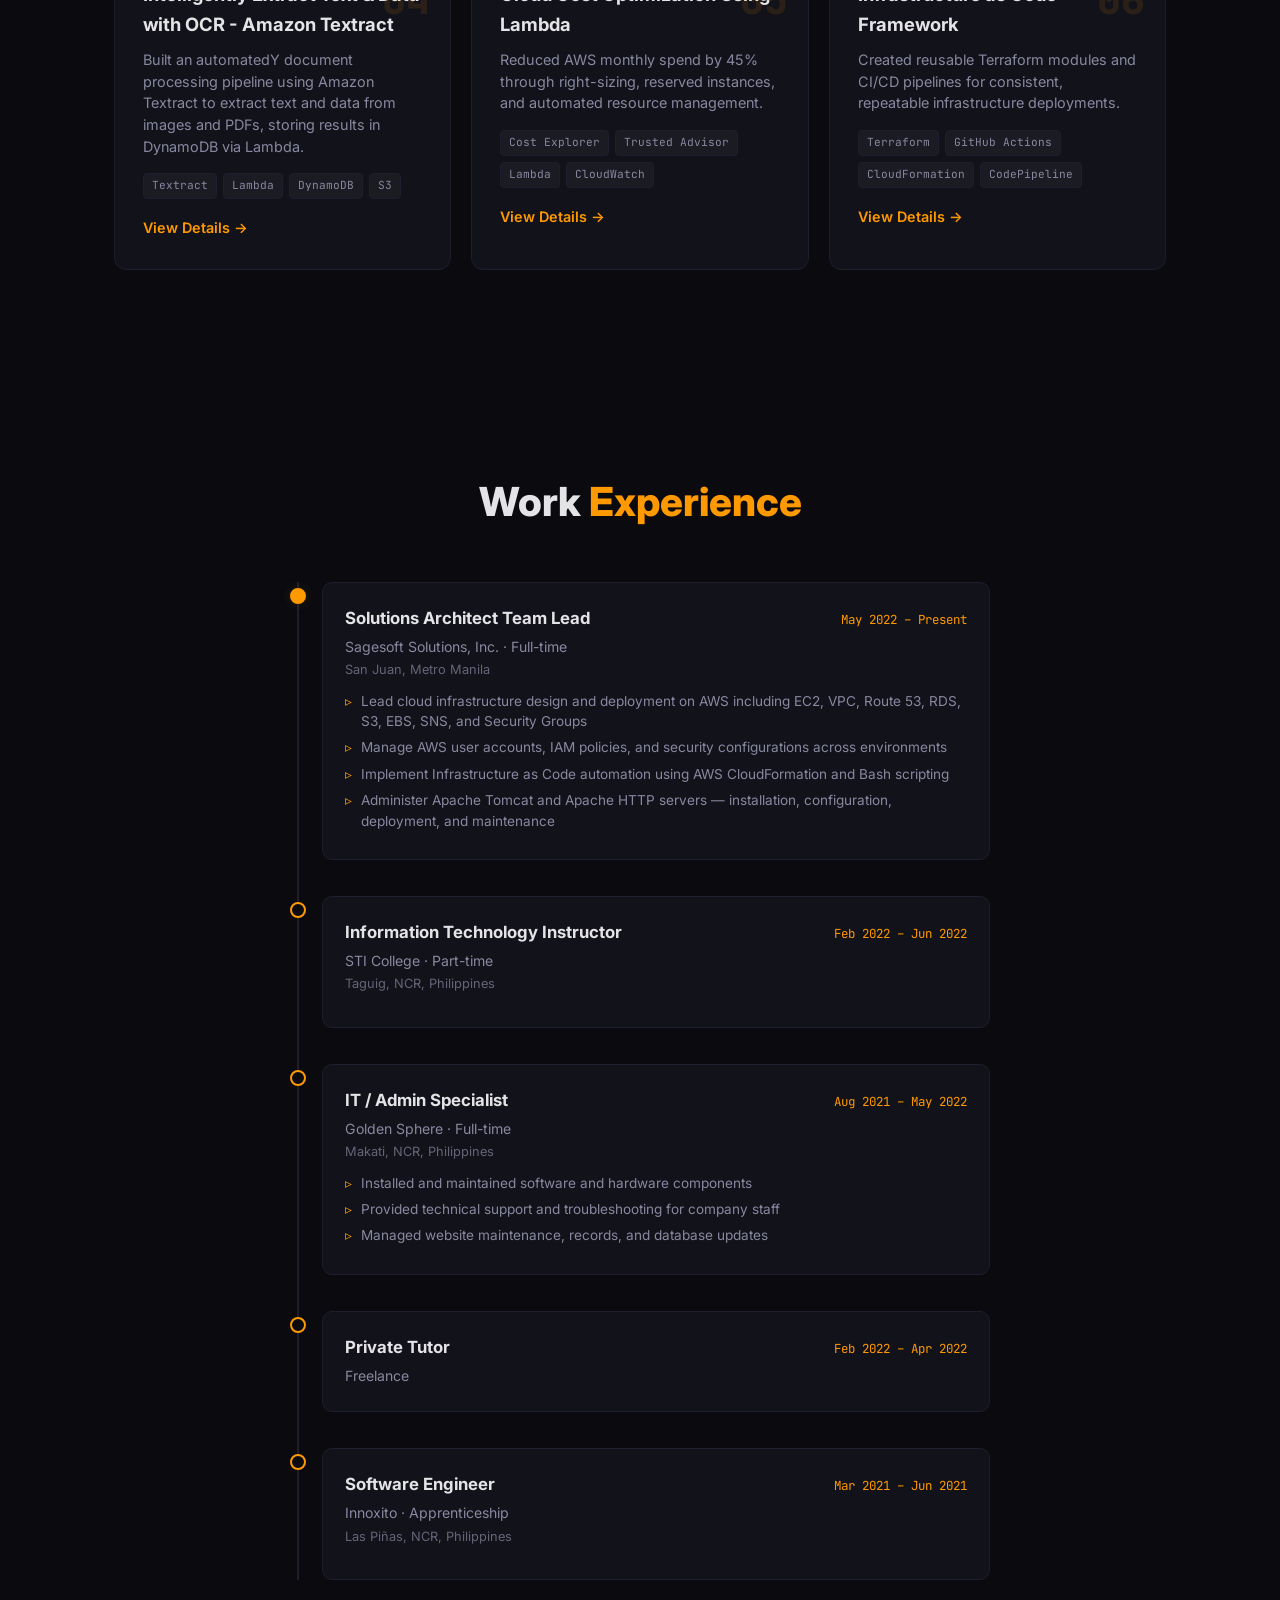
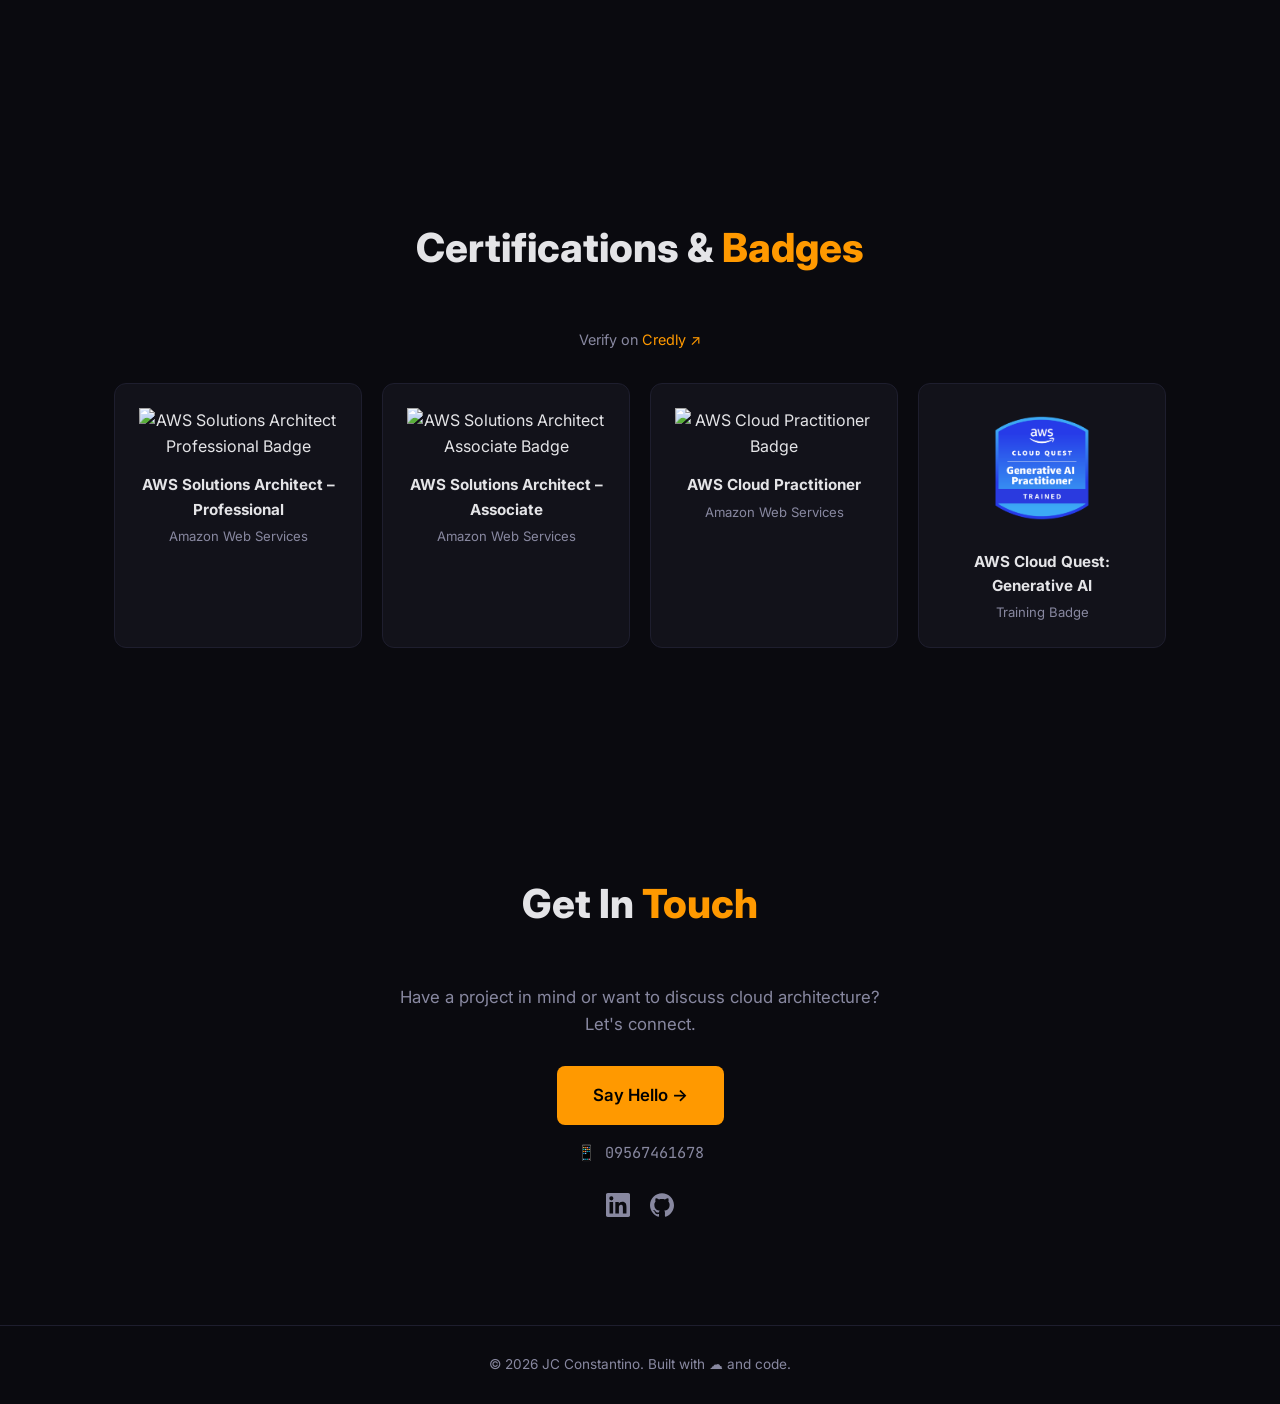
==== commit 7f5942f2: "Update project details, certifications, contact info, and skills" ====
--- a/index.html
+++ b/index.html
@@ -173,17 +173,17 @@
         </div>
         <div class="project-card">
           <div class="project-number">04</div>
-          <h3>Container Orchestration Platform</h3>
-          <p>Migrated monolithic applications to containerized microservices with automated scaling and blue-green deployments.</p>
-          <div class="project-stack"><span>ECS</span><span>Fargate</span><span>ALB</span><span>ECR</span></div>
-          <a href="#" class="project-link">View Details →</a>
+          <h3>Intelligently Extract Text & Data with OCR - Amazon Textract</h3>
+          <p>Built an automatedY document processing pipeline using Amazon Textract to extract text and data from images and PDFs, storing results in DynamoDB via Lambda.</p>
+          <div class="project-stack"><span>Textract</span><span>Lambda</span><span>DynamoDB</span><span>S3</span></div>
+          <a href="https://github.com/jcconstantino/AWS-Script/blob/main/Textract%2BLamdbda%2BDynamoDB" class="project-link">View Details →</a>
         </div>
         <div class="project-card">
           <div class="project-number">05</div>
-          <h3>Cloud Cost Optimization</h3>
+          <h3>Cloud Cost Optimization Using Lambda</h3>
           <p>Reduced AWS monthly spend by 45% through right-sizing, reserved instances, and automated resource management.</p>
           <div class="project-stack"><span>Cost Explorer</span><span>Trusted Advisor</span><span>Lambda</span><span>CloudWatch</span></div>
-          <a href="#" class="project-link">View Details →</a>
+          <a href="https://github.com/jcconstantino/AWS-Script/blob/main/start-stop-instance.sh" class="project-link">View Details →</a>
         </div>
         <div class="project-card">
           <div class="project-number">06</div>
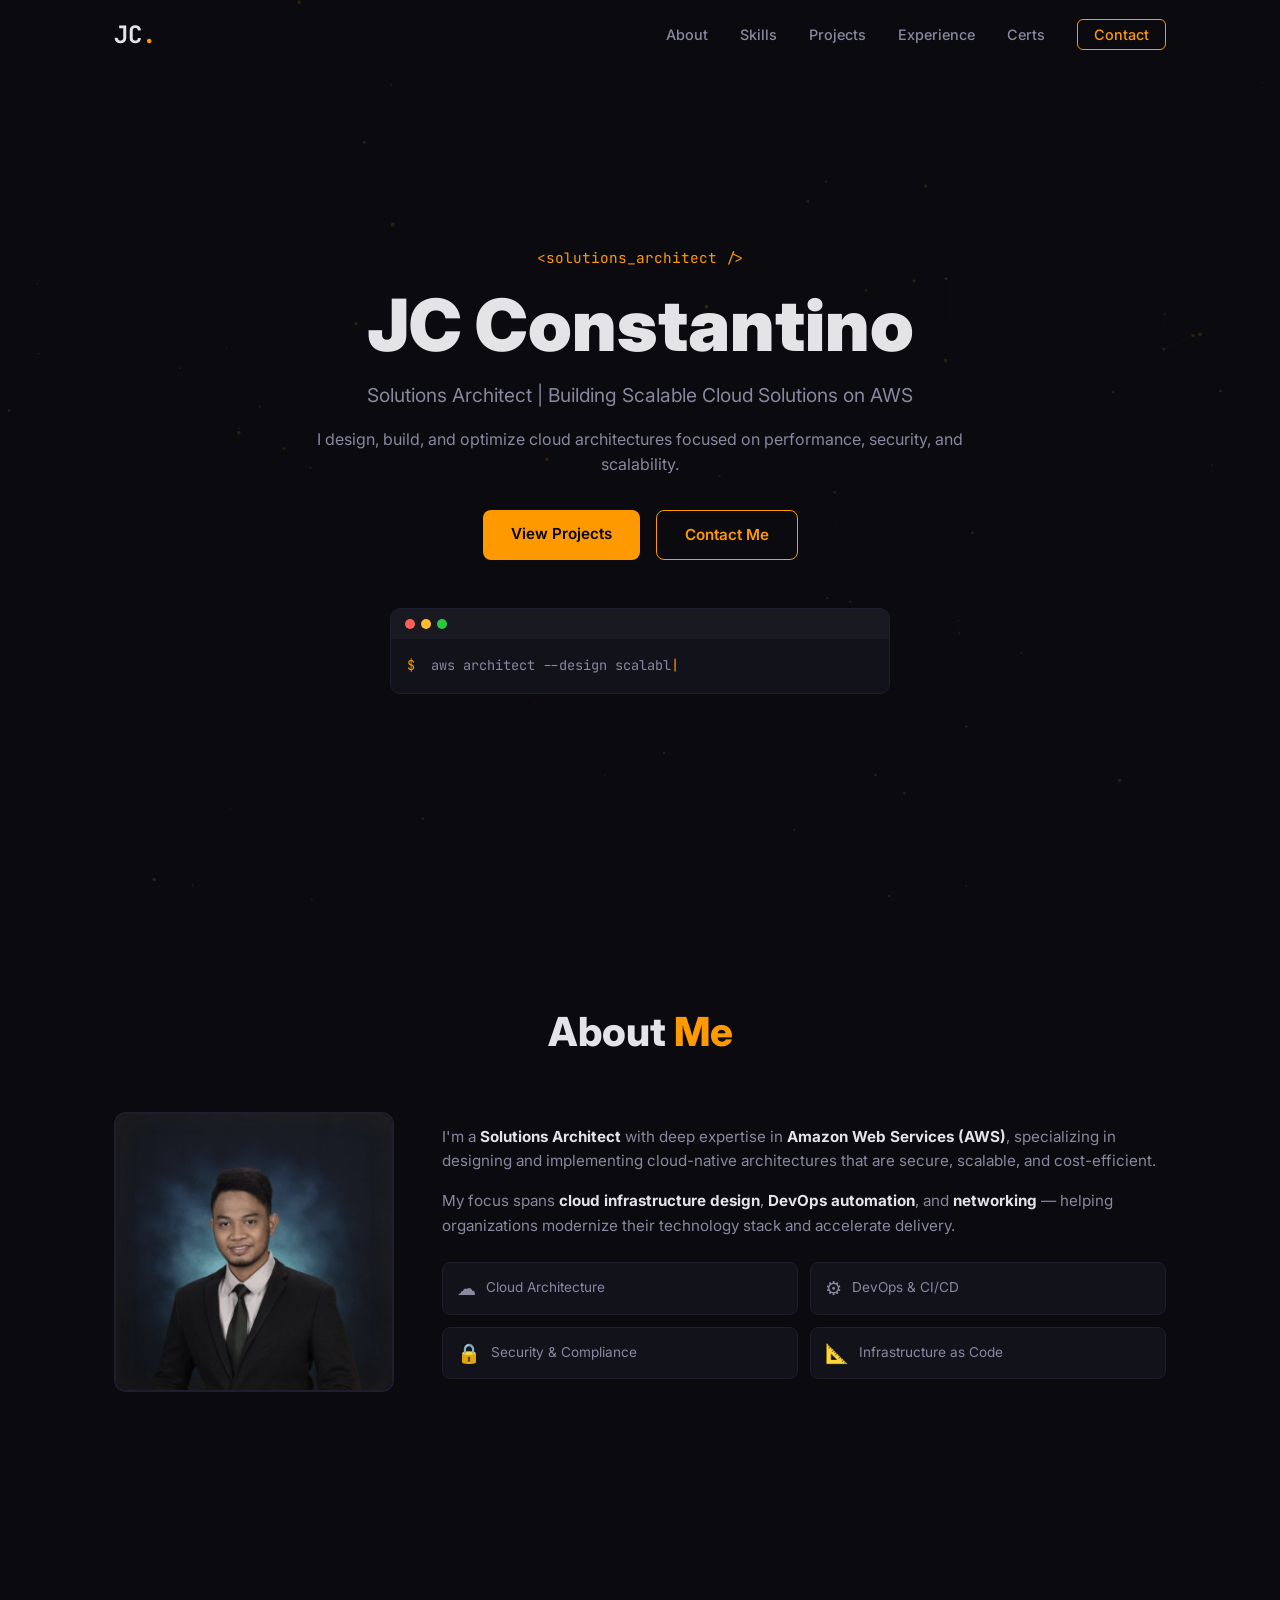
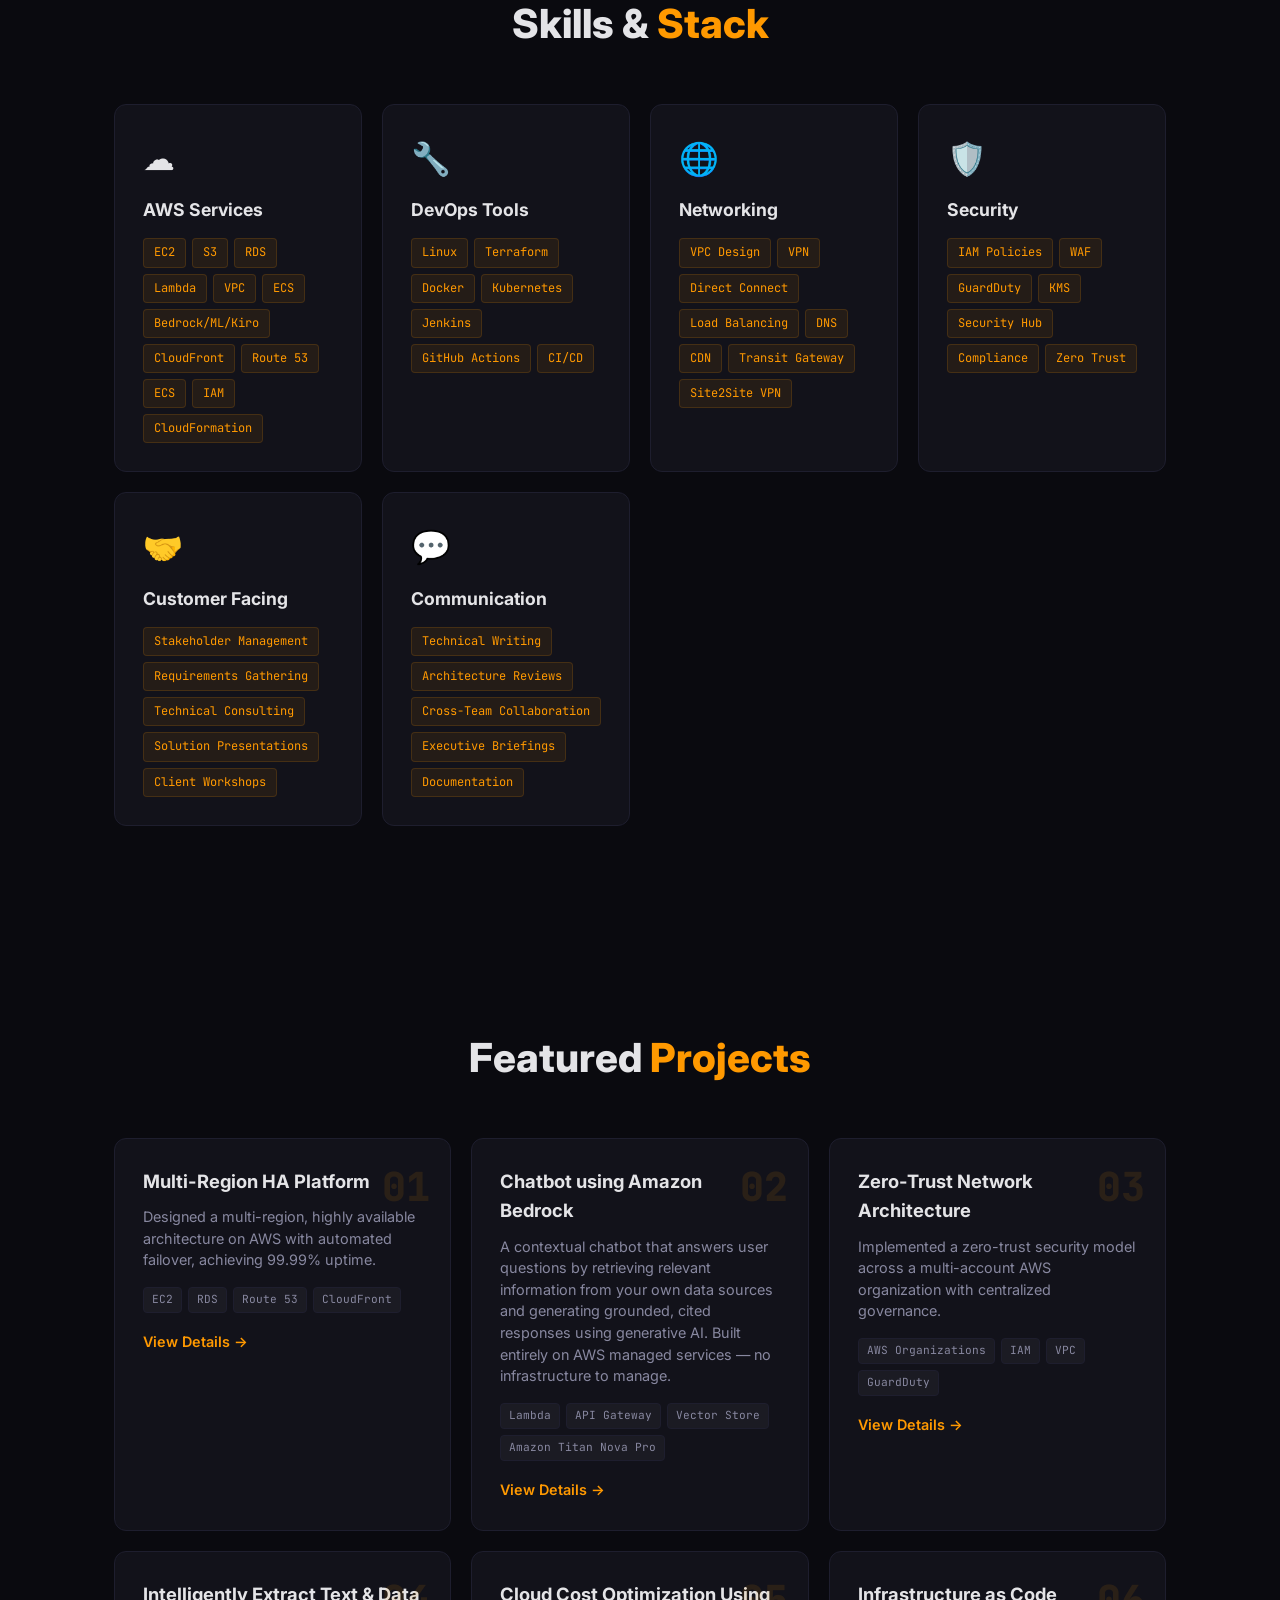
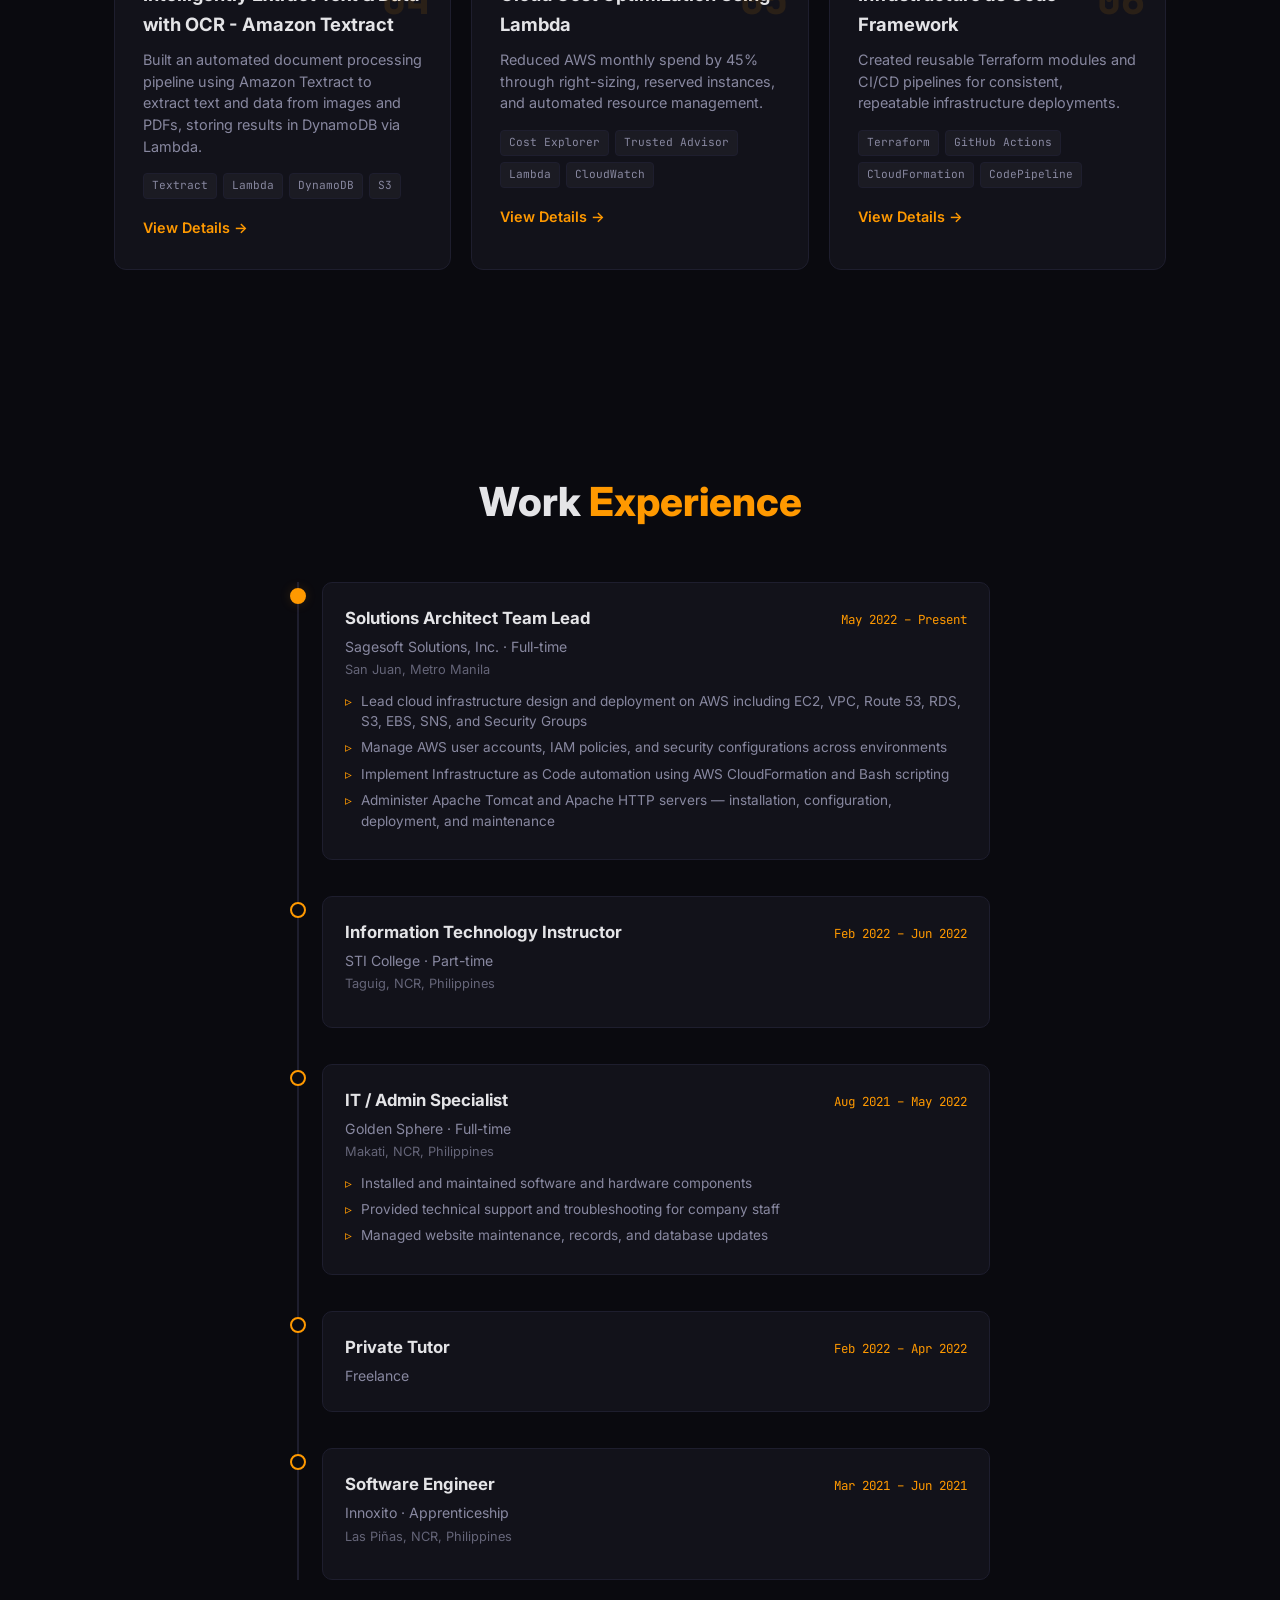
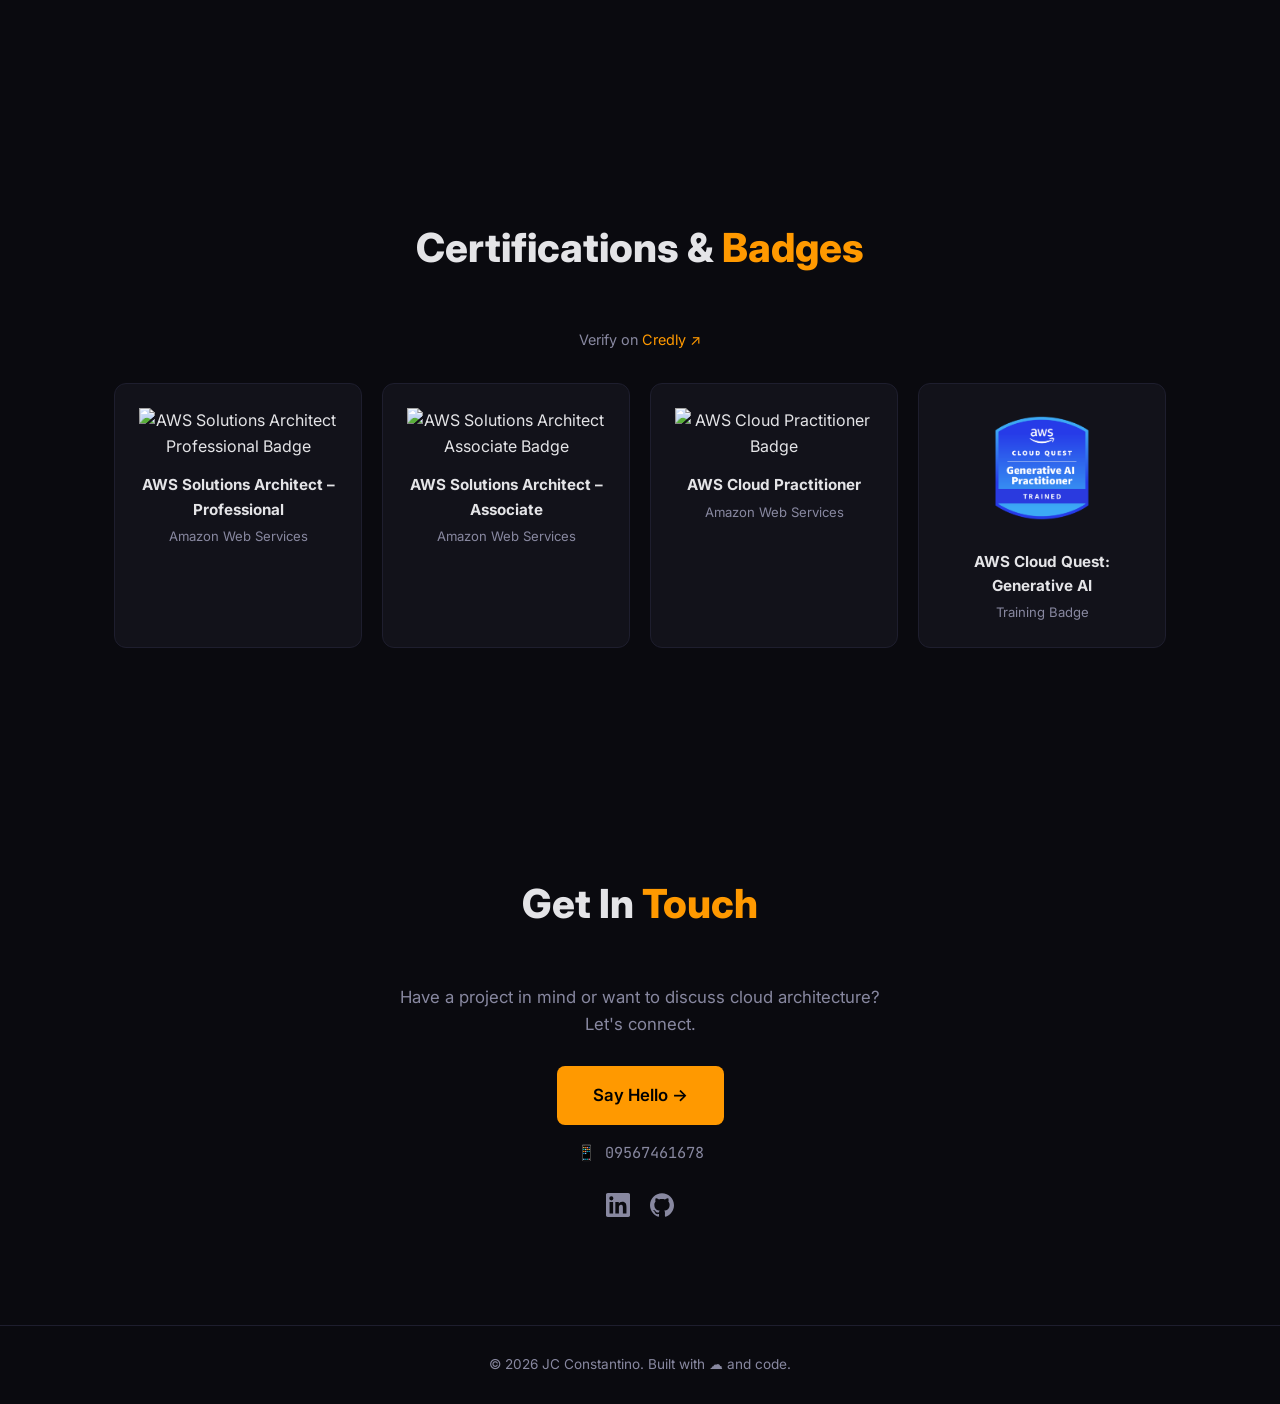
==== commit 35a1d821: "Update index.html" ====
--- a/index.html
+++ b/index.html
@@ -162,7 +162,7 @@
           <h3>Chatbot using Amazon Bedrock</h3>
           <p>A contextual chatbot that answers user questions by retrieving relevant information from your own data sources and generating grounded, cited responses using generative AI. Built entirely on AWS managed services — no infrastructure to manage.</p>
           <div class="project-stack"><span>Lambda</span><span>API Gateway</span><span>Vector Store</span><span>Amazon Titan Nova Pro</span></div>
-          <a href="https://github.com/jcconstantino/aws_chatbot_bedrock/blob/main/README.md" class="project-link">View Details →</a>
+          <a href="https://github.com/jcconstantino/aws_chatbot_bedrock/tree/add-generic-hris-files" class="project-link">View Details →</a>
         </div>
         <div class="project-card">
           <div class="project-number">03</div>
@@ -174,9 +174,9 @@
         <div class="project-card">
           <div class="project-number">04</div>
           <h3>Intelligently Extract Text & Data with OCR - Amazon Textract</h3>
-          <p>Built an automatedY document processing pipeline using Amazon Textract to extract text and data from images and PDFs, storing results in DynamoDB via Lambda.</p>
+          <p>Built an automated document processing pipeline using Amazon Textract to extract text and data from images and PDFs, storing results in DynamoDB via Lambda.</p>
           <div class="project-stack"><span>Textract</span><span>Lambda</span><span>DynamoDB</span><span>S3</span></div>
-          <a href="https://github.com/jcconstantino/AWS-Script/blob/main/Textract%2BLamdbda%2BDynamoDB" class="project-link">View Details →</a>
+          <a href="https://github.com/jcconstantino/Intelligently-Extract-Text-Data-with-OCR-" class="project-link">View Details →</a>
         </div>
         <div class="project-card">
           <div class="project-number">05</div>
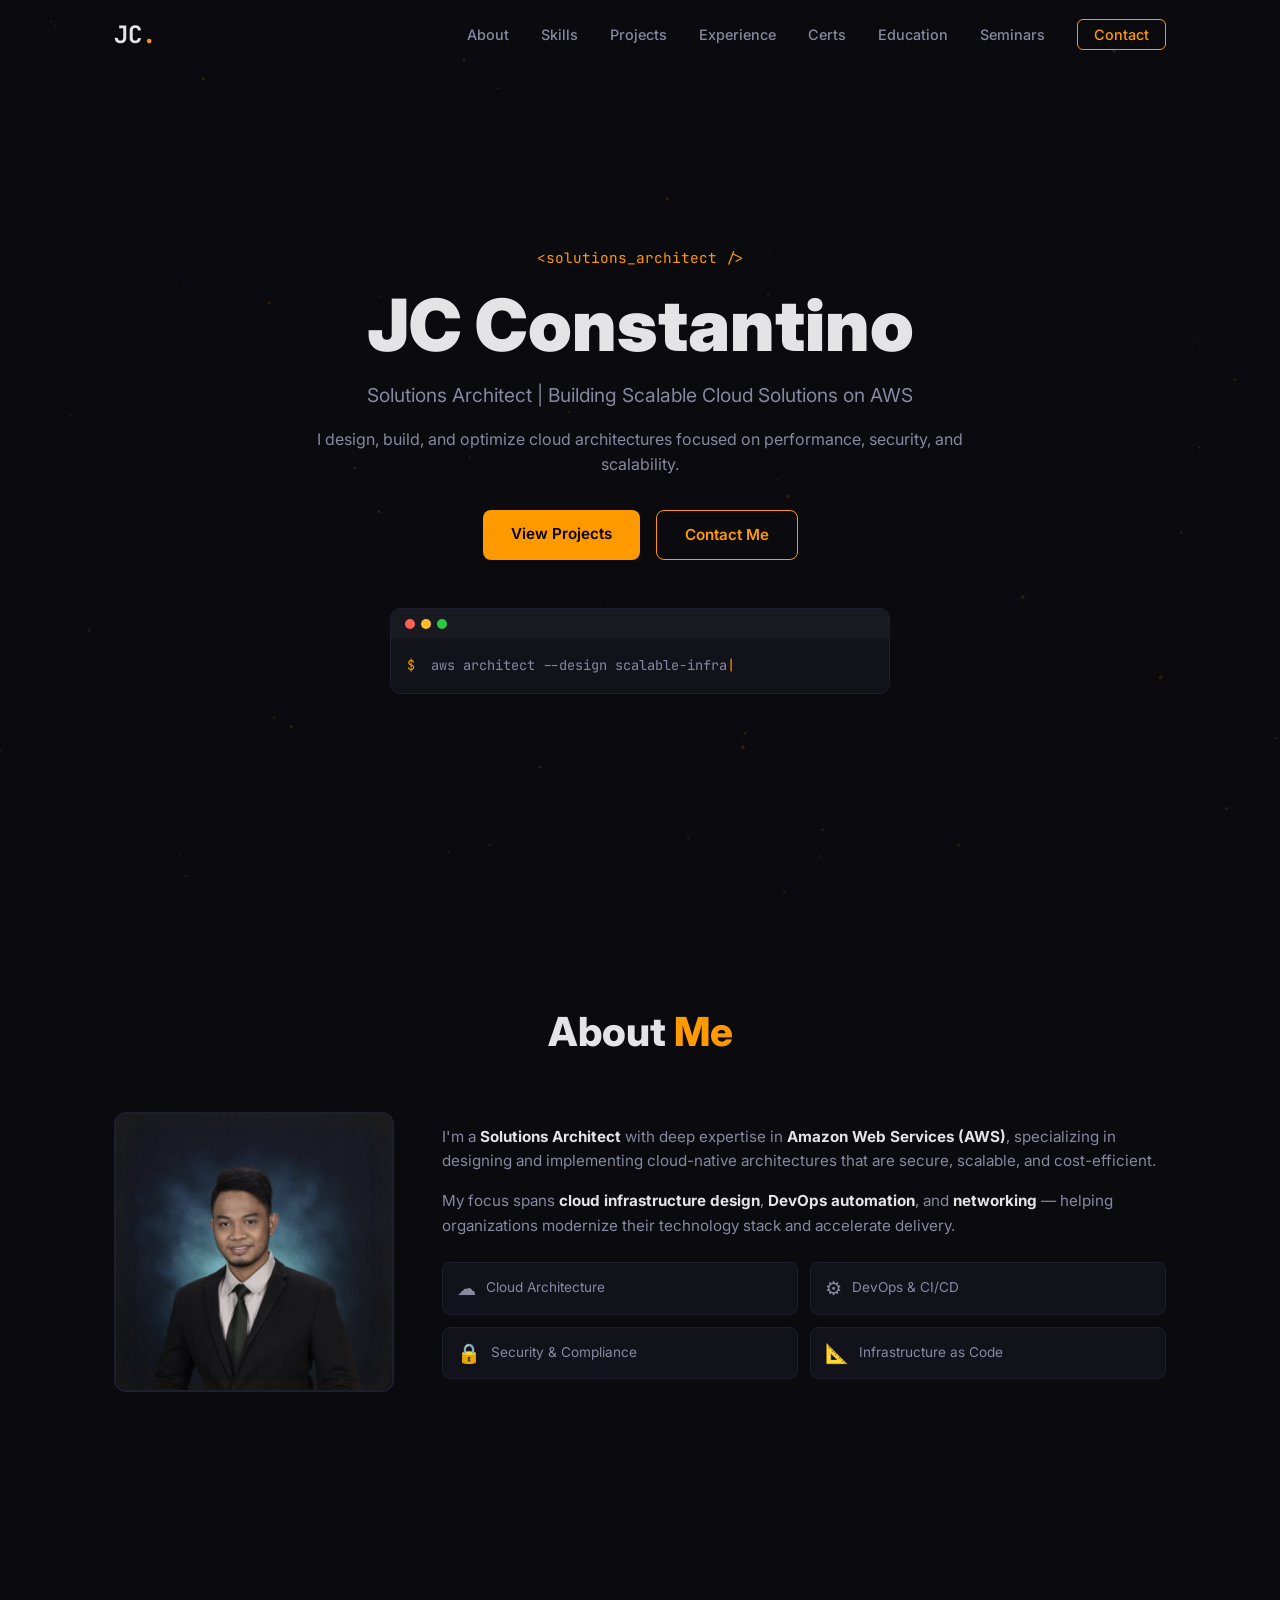
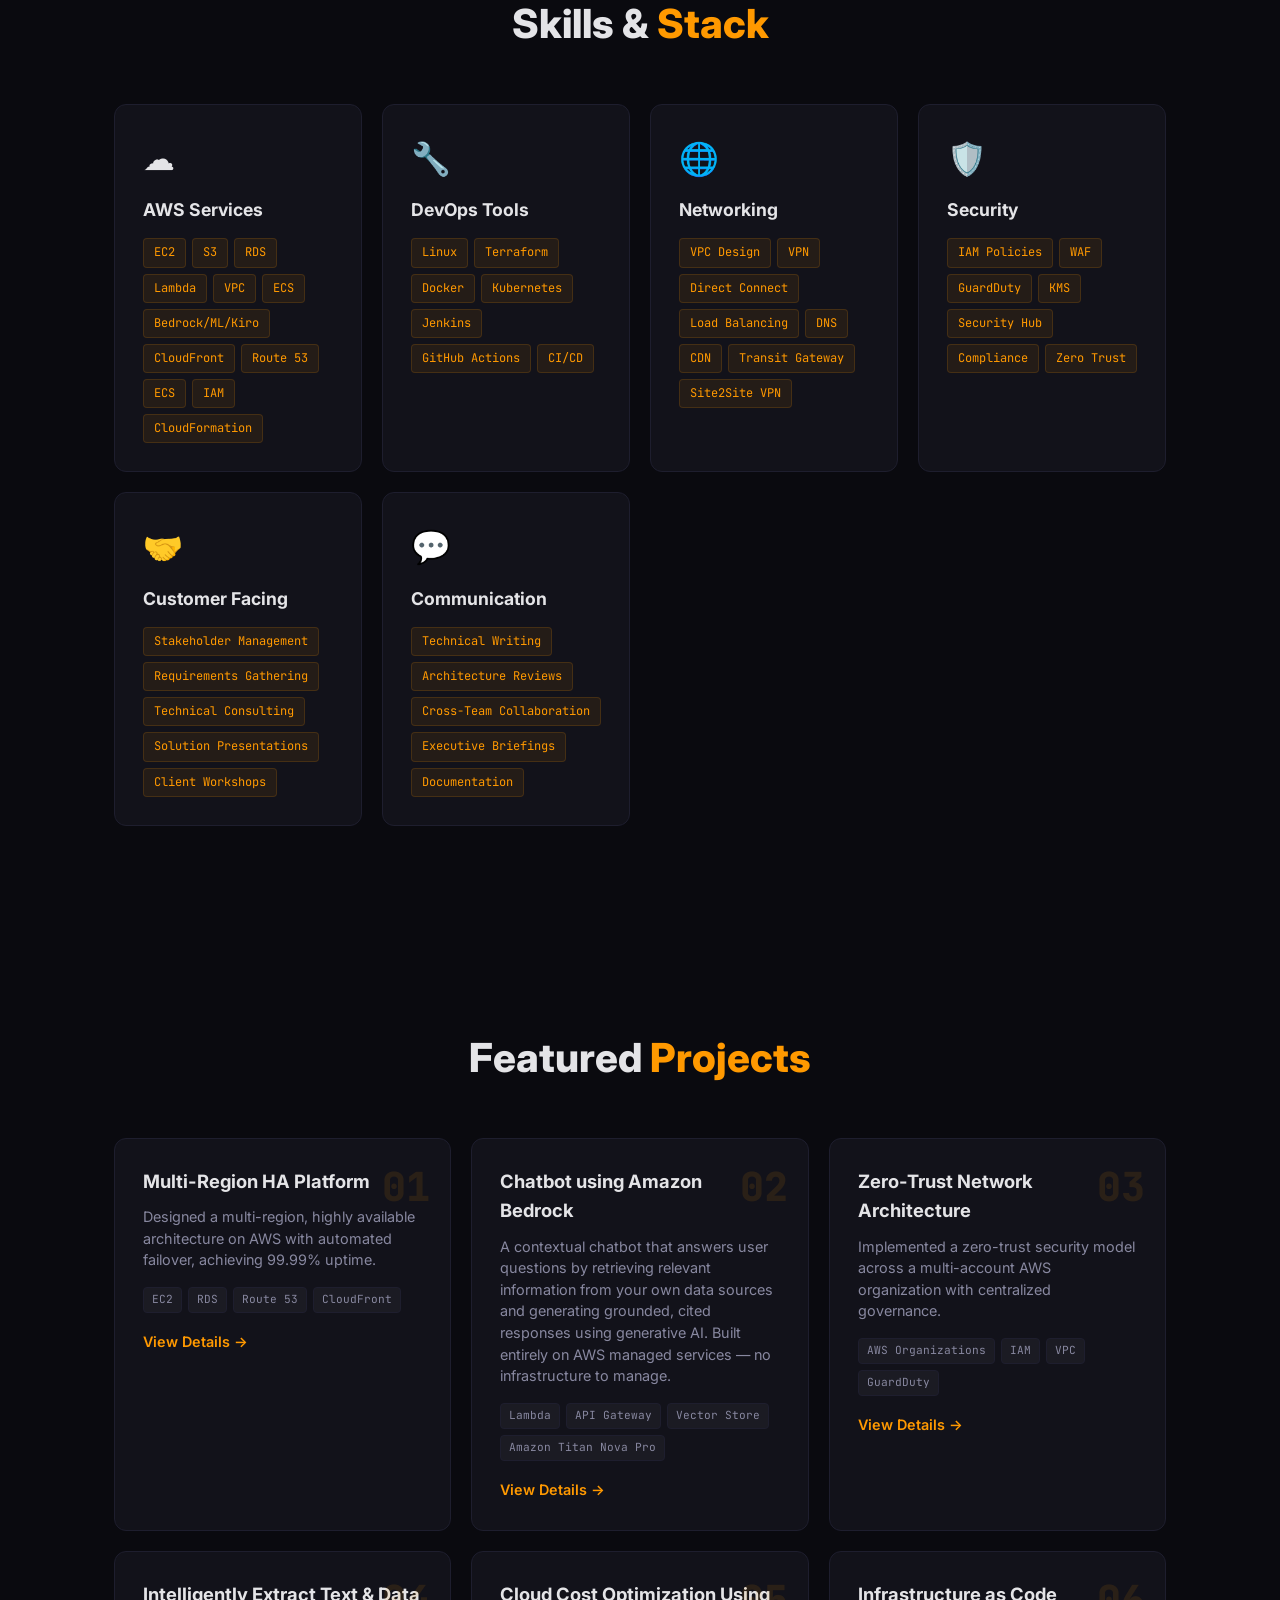
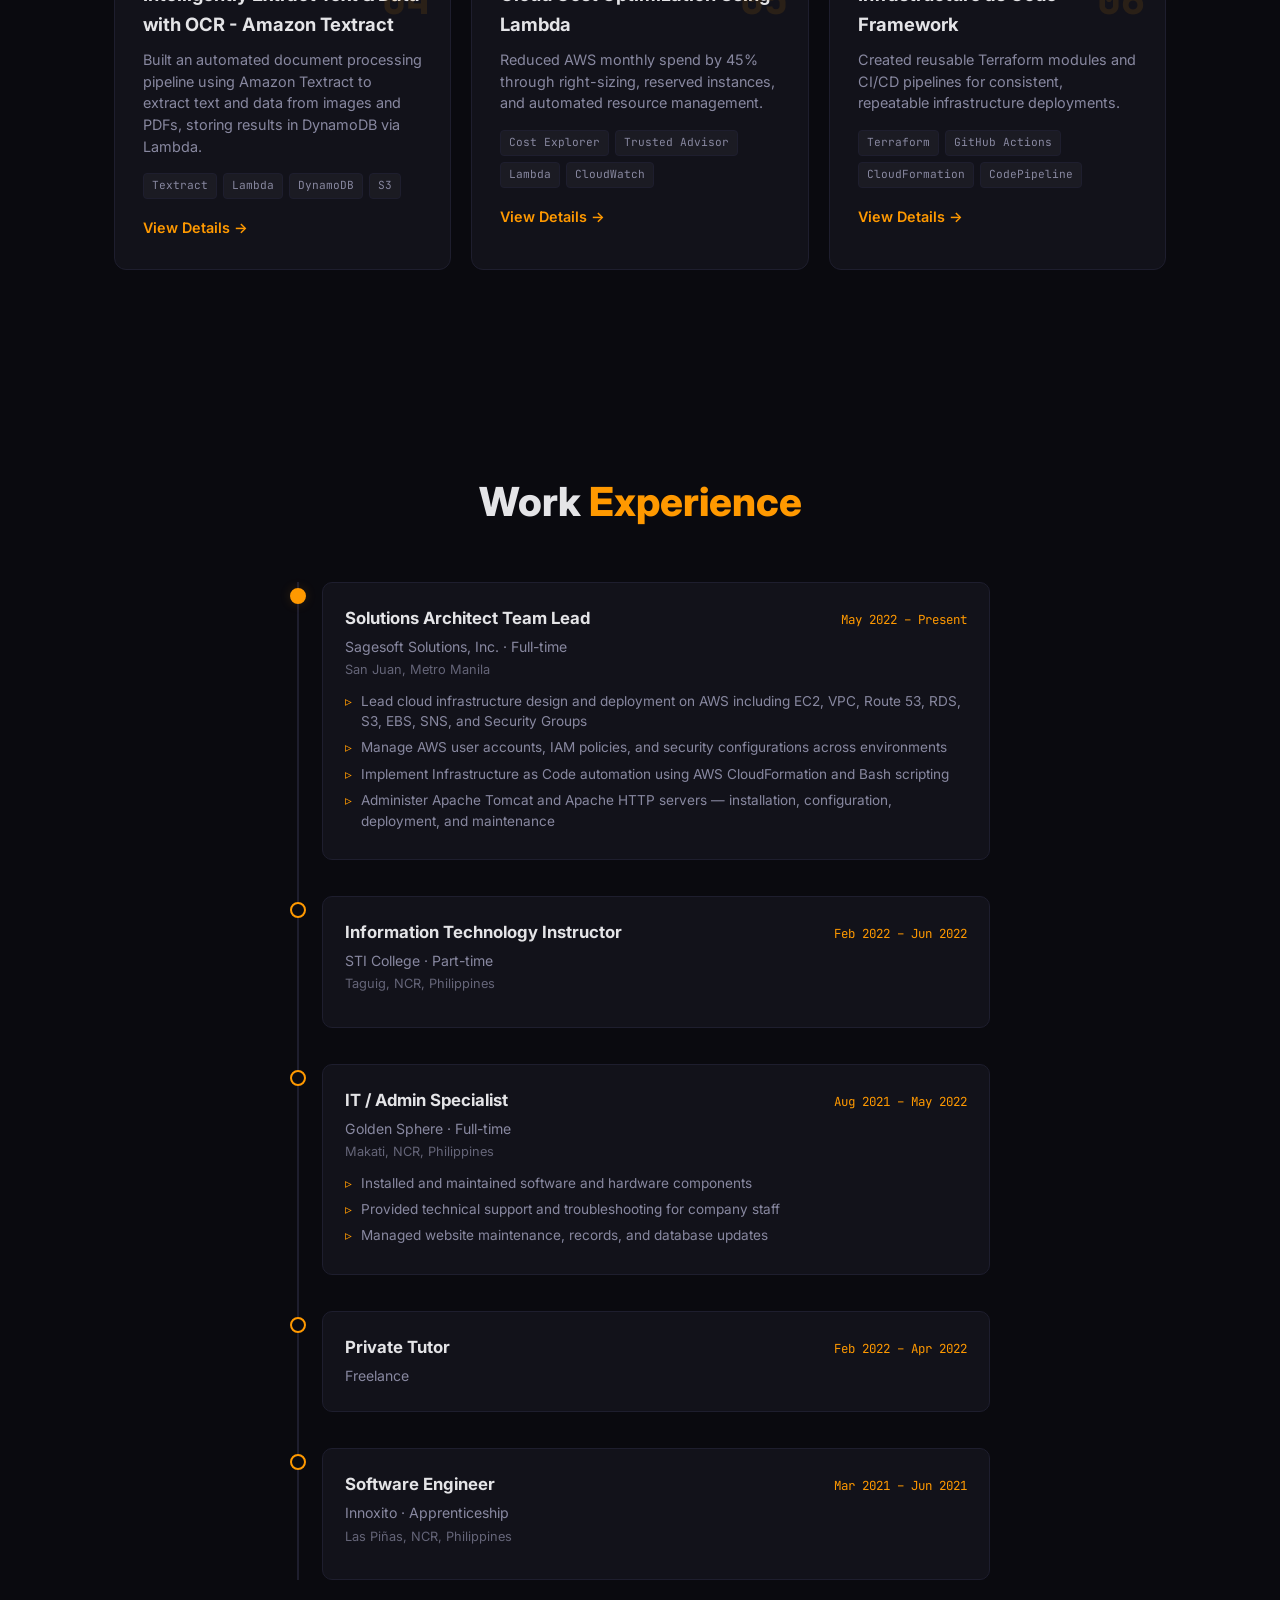
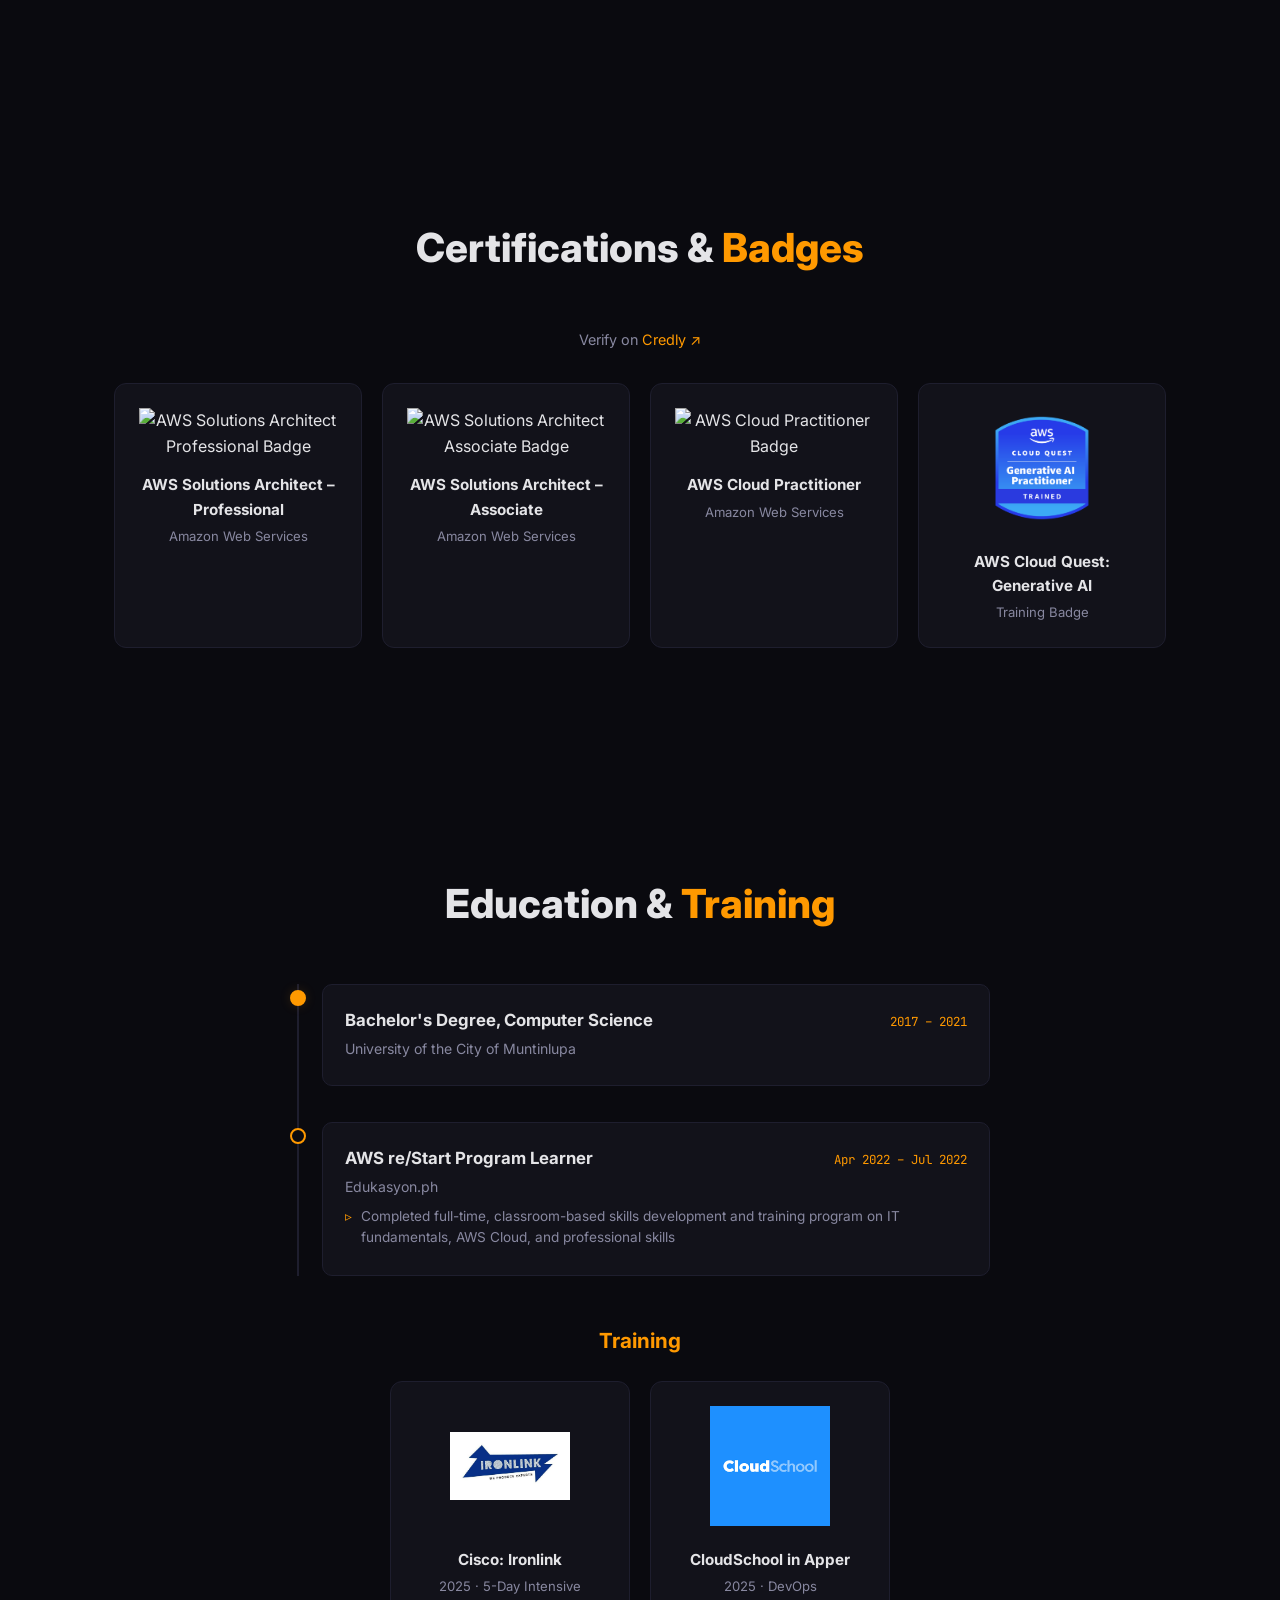
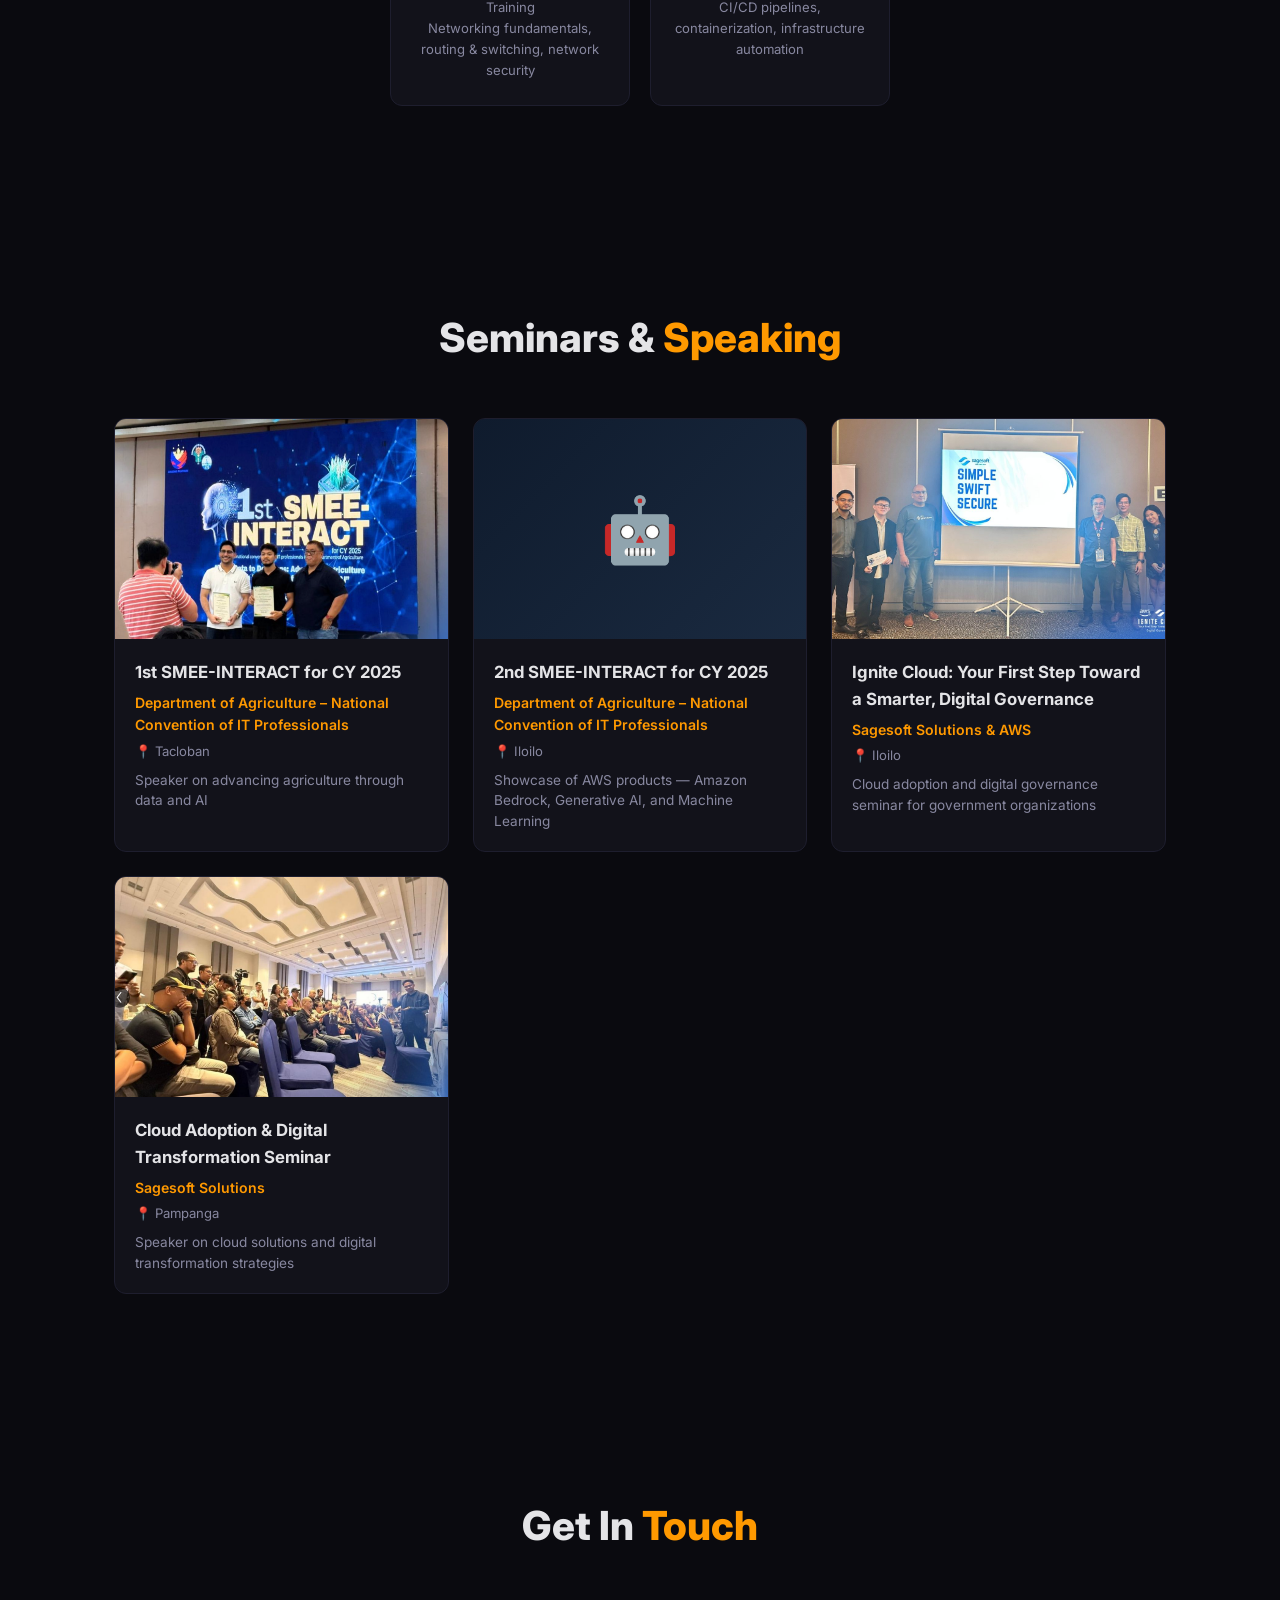
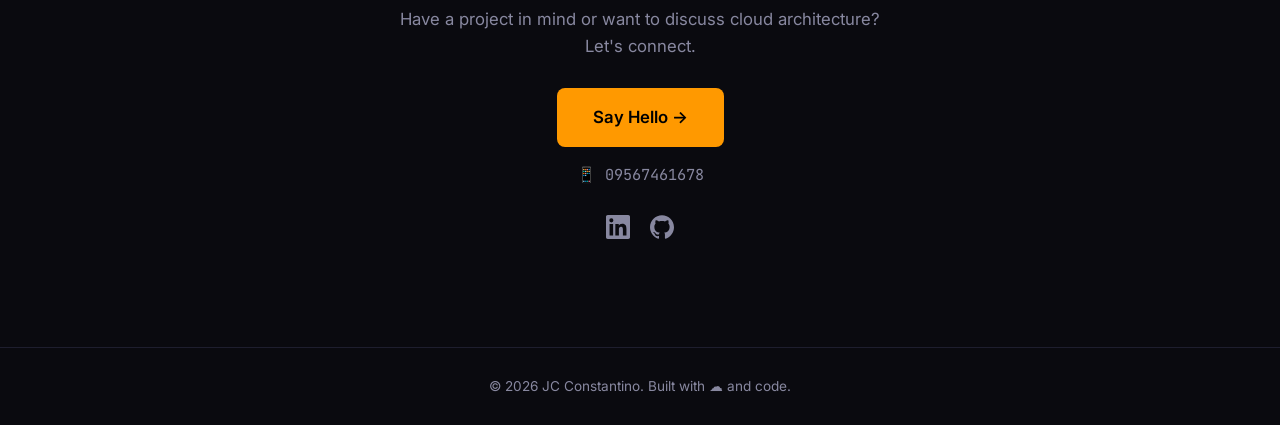
==== commit c444e8e9: "Add education, training, and seminars sections" ====
--- a/index.html
+++ b/index.html
@@ -26,6 +26,8 @@
         <li><a href="#projects">Projects</a></li>
         <li><a href="#experience">Experience</a></li>
         <li><a href="#certifications">Certs</a></li>
+        <li><a href="#education">Education</a></li>
+        <li><a href="#seminars">Seminars</a></li>
         <li><a href="#contact" class="nav-cta">Contact</a></li>
       </ul>
     </div>
@@ -59,7 +61,7 @@
       <div class="about-grid">
         <div class="about-image">
           <div class="image-frame">
-            <img src="Professional Pictures.jpg" alt="JC Constantino" loading="lazy">
+            <img src="images/Professional Pictures.jpg" alt="JC Constantino" loading="lazy">
           </div>
         </div>
         <div class="about-text">
@@ -293,9 +295,110 @@
         </div>
       
         <div class="cert-card">
-          <img class="cert-badge" src="cloudquest.png" alt="AWS Cloud Quest Generative AI Badge">
+          <img class="cert-badge" src="images/cloudquest.png" alt="AWS Cloud Quest Generative AI Badge">
           <h3>AWS Cloud Quest: Generative AI</h3>
           <p>Training Badge</p>
+        </div>
+      </div>
+    </div>
+  </section>
+
+  <!-- Education -->
+  <section id="education" class="section">
+    <div class="container">
+      <h2 class="section-title">Education & <span class="accent">Training</span></h2>
+      <div class="timeline">
+        <div class="timeline-item">
+          <div class="timeline-dot"></div>
+          <div class="timeline-content">
+            <div class="timeline-header">
+              <h3>Bachelor's Degree, Computer Science</h3>
+              <span class="timeline-date">2017 – 2021</span>
+            </div>
+            <p class="timeline-company">University of the City of Muntinlupa</p>
+          </div>
+        </div>
+        <div class="timeline-item">
+          <div class="timeline-dot"></div>
+          <div class="timeline-content">
+            <div class="timeline-header">
+              <h3>AWS re/Start Program Learner</h3>
+              <span class="timeline-date">Apr 2022 – Jul 2022</span>
+            </div>
+            <p class="timeline-company">Edukasyon.ph</p>
+            <ul class="timeline-details">
+              <li>Completed full-time, classroom-based skills development and training program on IT fundamentals, AWS Cloud, and professional skills</li>
+            </ul>
+          </div>
+        </div>
+      </div>
+
+      <h3 class="subsection-title">Training</h3>
+      <div class="training-grid">
+        <div class="cert-card">
+          <img class="cert-badge" src="images/Ironlink.png" alt="Cisco Ironlink">
+          <h3>Cisco: Ironlink</h3>
+          <p>2025 · 5-Day Intensive Training</p>
+          <p>Networking fundamentals, routing & switching, network security</p>
+        </div>
+        <div class="cert-card">
+          <img class="cert-badge" src="images/cloudschool.png" alt="CloudSchool in Apper">
+          <h3>CloudSchool in Apper</h3>
+          <p>2025 · DevOps</p>
+          <p>CI/CD pipelines, containerization, infrastructure automation</p>
+        </div>
+      </div>
+    </div>
+  </section>
+
+  <!-- Seminars -->
+  <section id="seminars" class="section">
+    <div class="container">
+      <h2 class="section-title">Seminars & <span class="accent">Speaking</span></h2>
+      <div class="seminars-grid">
+        <div class="seminar-card">
+          <div class="seminar-image">
+            <img src="Seminar/Tacloban.png" alt="1st SMEE-INTERACT CY 2025 - Tacloban" loading="lazy">
+          </div>
+          <div class="seminar-info">
+            <h3>1st SMEE-INTERACT for CY 2025</h3>
+            <p class="seminar-org">Department of Agriculture – National Convention of IT Professionals</p>
+            <p class="seminar-location">📍 Tacloban</p>
+            <p class="seminar-desc">Speaker on advancing agriculture through data and AI</p>
+          </div>
+        </div>
+        <div class="seminar-card">
+          <div class="seminar-image seminar-placeholder">
+            <span>🤖</span>
+          </div>
+          <div class="seminar-info">
+            <h3>2nd SMEE-INTERACT for CY 2025</h3>
+            <p class="seminar-org">Department of Agriculture – National Convention of IT Professionals</p>
+            <p class="seminar-location">📍 Iloilo</p>
+            <p class="seminar-desc">Showcase of AWS products — Amazon Bedrock, Generative AI, and Machine Learning</p>
+          </div>
+        </div>
+        <div class="seminar-card">
+          <div class="seminar-image">
+            <img src="Seminar/Iloilo.png" alt="Ignite Cloud Seminar - Iloilo" loading="lazy">
+          </div>
+          <div class="seminar-info">
+            <h3>Ignite Cloud: Your First Step Toward a Smarter, Digital Governance</h3>
+            <p class="seminar-org">Sagesoft Solutions & AWS</p>
+            <p class="seminar-location">📍 Iloilo</p>
+            <p class="seminar-desc">Cloud adoption and digital governance seminar for government organizations</p>
+          </div>
+        </div>
+        <div class="seminar-card">
+          <div class="seminar-image">
+            <img src="Seminar/Pampanga.png" alt="Cloud Seminar - Pampanga" loading="lazy">
+          </div>
+          <div class="seminar-info">
+            <h3>Cloud Adoption & Digital Transformation Seminar</h3>
+            <p class="seminar-org">Sagesoft Solutions</p>
+            <p class="seminar-location">📍 Pampanga</p>
+            <p class="seminar-desc">Speaker on cloud solutions and digital transformation strategies</p>
+          </div>
         </div>
       </div>
     </div>
--- a/styles.css
+++ b/styles.css
@@ -674,6 +674,102 @@
 .contact-links a:hover {
   color: var(--accent);
   transform: translateY(-2px);
+}
+
+/* === Education & Training === */
+.subsection-title {
+  font-size: 1.3rem;
+  font-weight: 700;
+  text-align: center;
+  margin-top: 48px;
+  margin-bottom: 24px;
+  color: var(--accent);
+}
+
+.training-grid {
+  display: grid;
+  grid-template-columns: repeat(auto-fit, minmax(200px, 1fr));
+  gap: 20px;
+  max-width: 500px;
+  margin: 0 auto;
+}
+
+/* === Seminars === */
+.seminars-grid {
+  display: grid;
+  grid-template-columns: repeat(auto-fit, minmax(320px, 1fr));
+  gap: 24px;
+}
+
+.seminar-card {
+  background: var(--bg-card);
+  border: 1px solid var(--border);
+  border-radius: 12px;
+  overflow: hidden;
+  transition: all 0.3s;
+}
+
+.seminar-card:hover {
+  border-color: var(--accent);
+  transform: translateY(-4px);
+  box-shadow: 0 8px 30px rgba(255, 153, 0, 0.08);
+}
+
+.seminar-image {
+  width: 100%;
+  height: 220px;
+  overflow: hidden;
+}
+
+.seminar-image img {
+  width: 100%;
+  height: 100%;
+  object-fit: cover;
+  transition: transform 0.3s;
+}
+
+.seminar-placeholder {
+  display: flex;
+  align-items: center;
+  justify-content: center;
+  background: linear-gradient(135deg, #0f1b2d, #1a2a40);
+}
+
+.seminar-placeholder span {
+  font-size: 4rem;
+}
+
+.seminar-card:hover .seminar-image img {
+  transform: scale(1.05);
+}
+
+.seminar-info {
+  padding: 20px;
+}
+
+.seminar-info h3 {
+  font-size: 1.05rem;
+  font-weight: 700;
+  margin-bottom: 6px;
+}
+
+.seminar-org {
+  font-size: 0.88rem;
+  color: var(--accent);
+  font-weight: 600;
+  margin-bottom: 4px;
+}
+
+.seminar-location {
+  font-size: 0.82rem;
+  color: var(--text-muted);
+  margin-bottom: 8px;
+}
+
+.seminar-desc {
+  font-size: 0.85rem;
+  color: var(--text-muted);
+  line-height: 1.5;
 }
 
 /* === Footer === */
